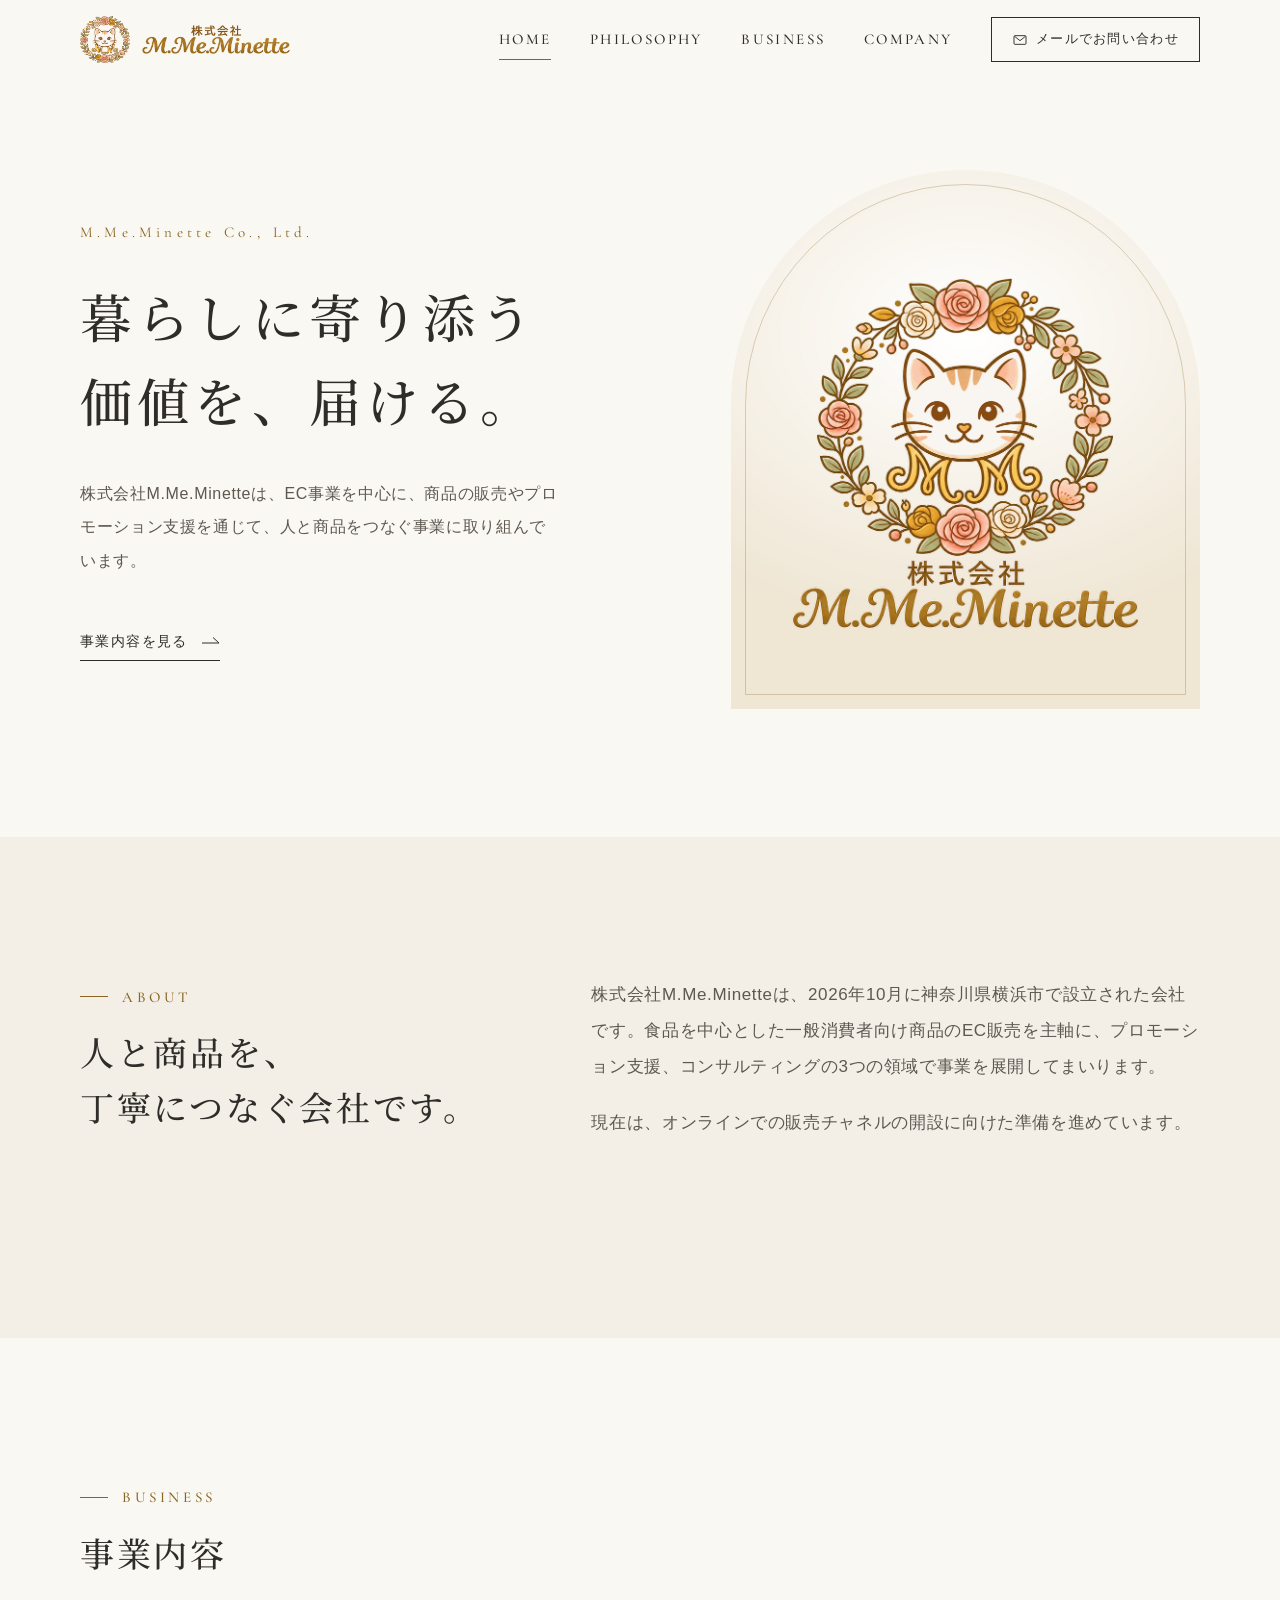
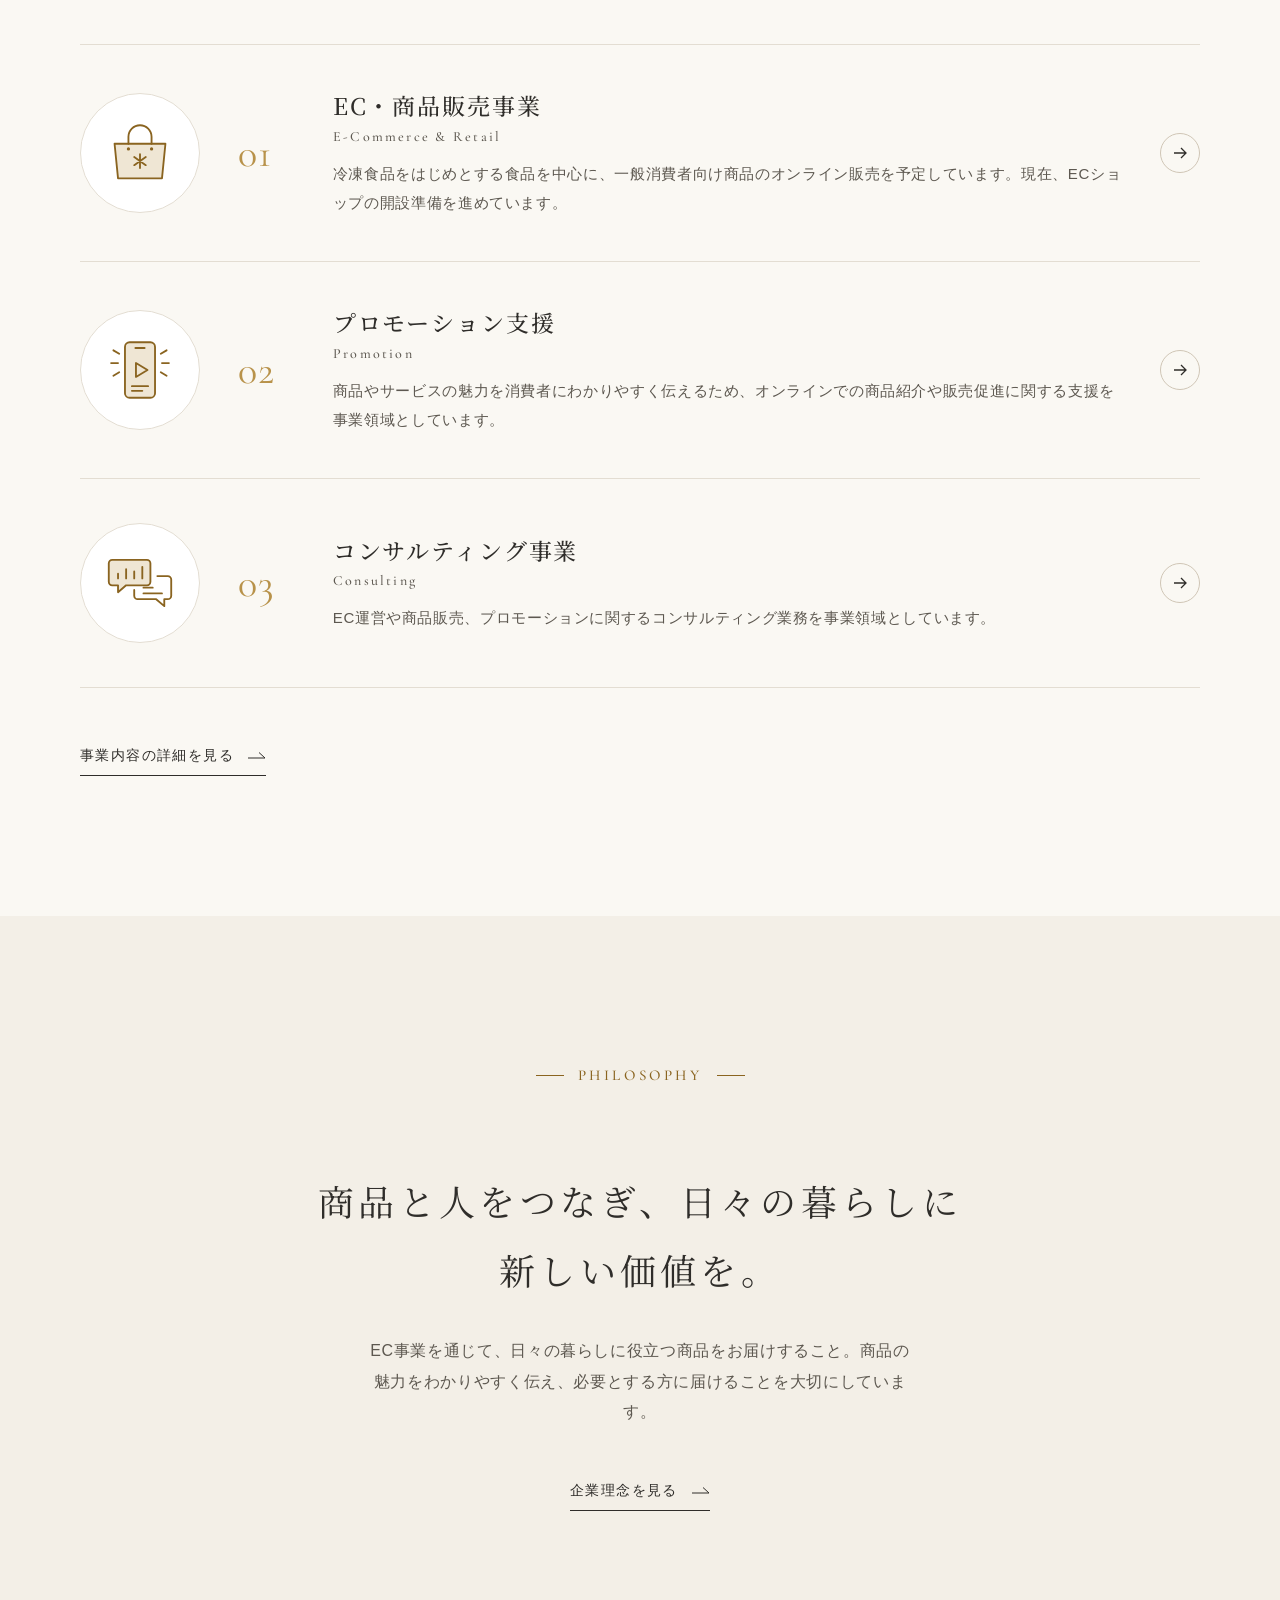
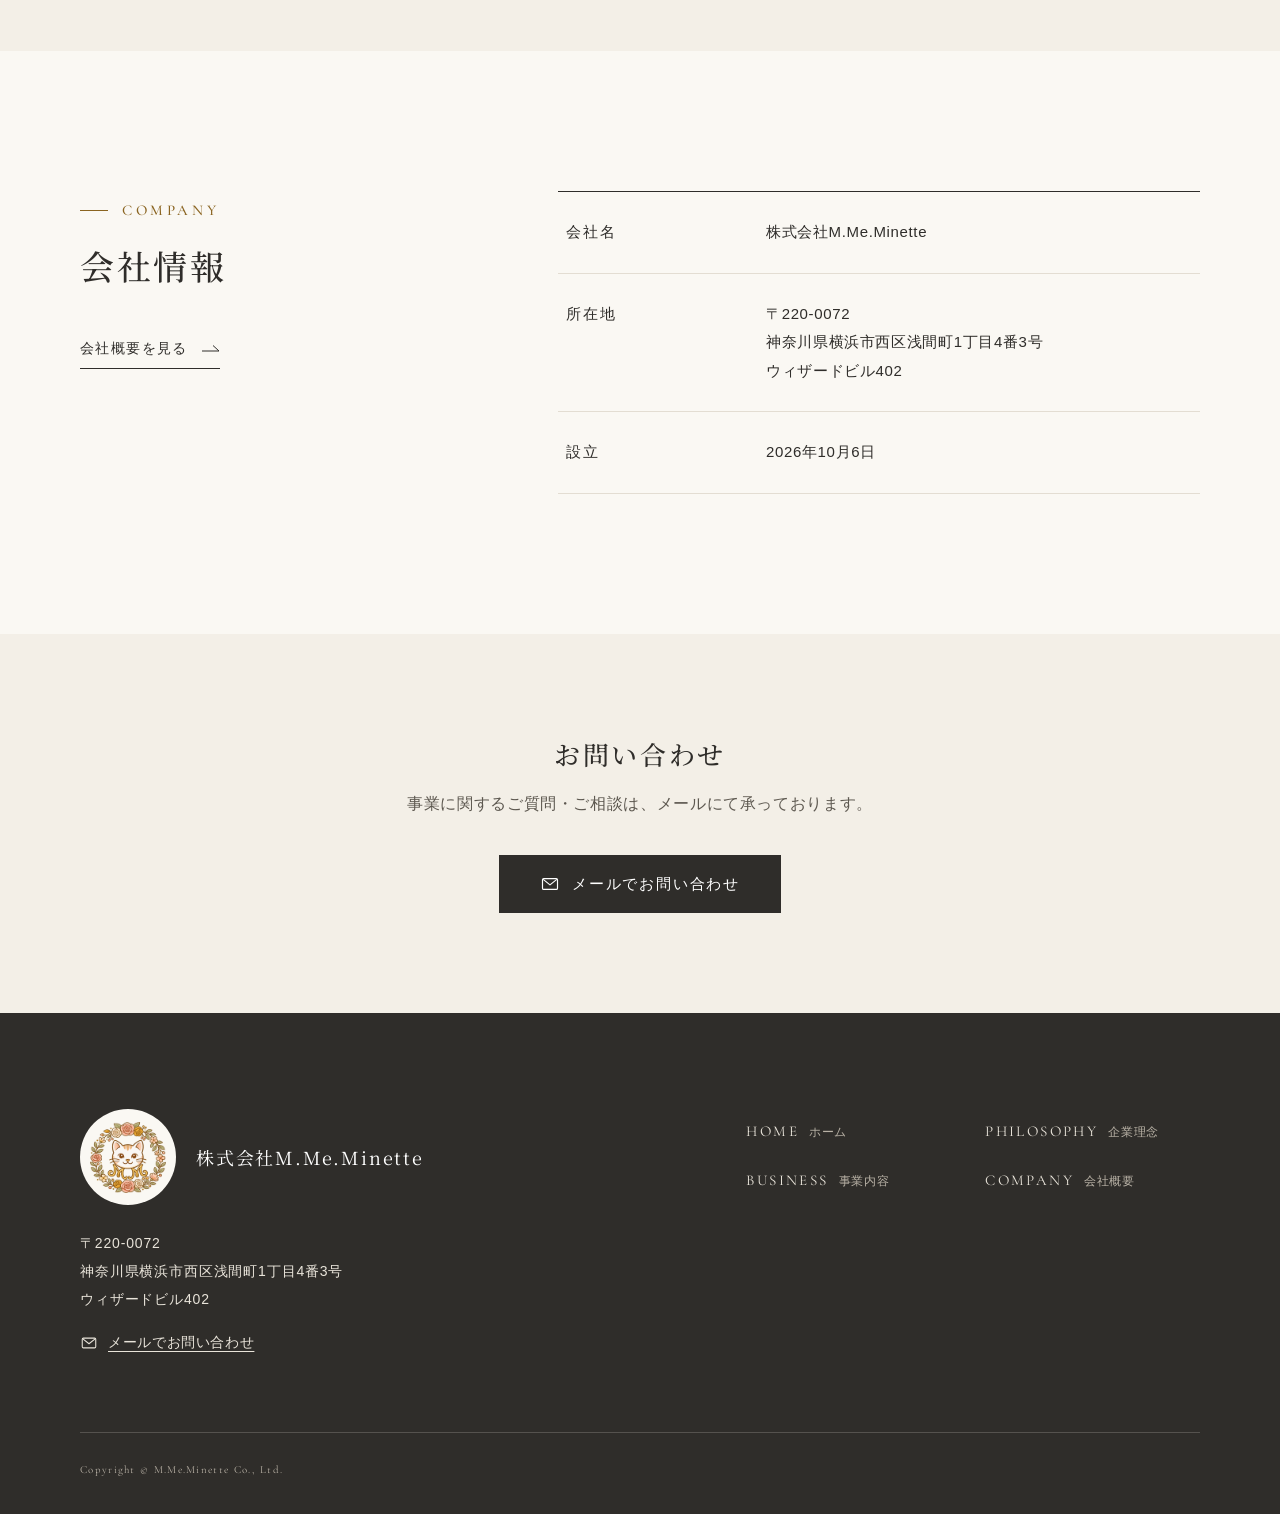
==== index.html @ 3acb20b5 "株式会社M.Me.Minette コーポレートサイトを追加 HOME / PHILOSOPHY / BUSINESS / COMPANY の4ページ構成の静的サイト。 レスポンシブ対応、OGP・構造化" ====
<!DOCTYPE html>
<html lang="ja">
<head>
<meta charset="UTF-8">
<meta name="viewport" content="width=device-width, initial-scale=1">
<title>株式会社M.Me.Minette｜EC事業・商品販売・プロモーション支援</title>
<meta name="description" content="株式会社M.Me.Minetteの公式サイトです。横浜市西区に所在し、食品を中心とした商品のEC販売、プロモーション支援、コンサルティングを事業領域としています。">
<link rel="canonical" href="https://naoki213.github.io/mmeminette/">
<meta name="theme-color" content="#faf8f3">
<meta name="format-detection" content="telephone=no">
<meta property="og:type" content="website">
<meta property="og:site_name" content="株式会社M.Me.Minette">
<meta property="og:title" content="株式会社M.Me.Minette｜EC事業・商品販売・プロモーション支援">
<meta property="og:description" content="株式会社M.Me.Minetteの公式サイトです。横浜市西区に所在し、食品を中心とした商品のEC販売、プロモーション支援、コンサルティングを事業領域としています。">
<meta property="og:url" content="https://naoki213.github.io/mmeminette/">
<meta property="og:image" content="https://naoki213.github.io/mmeminette/assets/img/ogp.png">
<meta property="og:image:width" content="1200">
<meta property="og:image:height" content="630">
<meta property="og:locale" content="ja_JP">
<meta name="twitter:card" content="summary_large_image">
<link rel="icon" href="./favicon.ico" sizes="any">
<link rel="icon" href="./assets/img/icon-32.png" type="image/png" sizes="32x32">
<link rel="apple-touch-icon" href="./assets/img/apple-touch-icon.png">
<link rel="manifest" href="./site.webmanifest">
<link rel="preconnect" href="https://fonts.googleapis.com">
<link rel="preconnect" href="https://fonts.gstatic.com" crossorigin>
<link rel="stylesheet" href="https://fonts.googleapis.com/css2?family=Cormorant+Garamond:wght@400;500&family=Noto+Serif+JP:wght@400;500&display=swap">
<link rel="stylesheet" href="./assets/css/style.css">
<script>document.documentElement.classList.add('js');</script>
<script type="application/ld+json">{"@context": "https://schema.org", "@type": "Organization", "name": "株式会社M.Me.Minette", "alternateName": "M.Me.Minette Co., Ltd.", "url": "https://naoki213.github.io/mmeminette/", "logo": "https://naoki213.github.io/mmeminette/assets/img/logo.png", "email": "support@mmeminette.com", "foundingDate": "2026-10-06", "address": {"@type": "PostalAddress", "postalCode": "220-0072", "addressRegion": "神奈川県", "addressLocality": "横浜市西区", "streetAddress": "浅間町1丁目4番3号 ウィザードビル402", "addressCountry": "JP"}}</script>
</head><body>
<a class="skip-link" href="#main">本文へスキップ</a>
<header class="site-header">
  <div class="container site-header__inner">
    <a class="brand" href="./" aria-label="株式会社M.Me.Minette ホーム">
      <img class="brand__emblem" src="./assets/img/emblem.png" alt="" width="192" height="180">
      <img class="brand__type" src="./assets/img/logotype.png" alt="株式会社M.Me.Minette" width="520" height="104">
    </a>
    <button class="menu-toggle" type="button" aria-expanded="false" aria-controls="global-nav" aria-label="メニューを開く">
      <span class="menu-toggle__bar"></span><span class="menu-toggle__bar"></span><span class="menu-toggle__bar"></span>
    </button>
    <nav class="global-nav" id="global-nav" aria-label="グローバルナビゲーション">
      <ul class="global-nav__list">
          <li><a class="global-nav__link" href="./" aria-current="page">HOME<span class="ja">ホーム</span></a></li>
          <li><a class="global-nav__link" href="./philosophy/">PHILOSOPHY<span class="ja">企業理念</span></a></li>
          <li><a class="global-nav__link" href="./business/">BUSINESS<span class="ja">事業内容</span></a></li>
          <li><a class="global-nav__link" href="./company/">COMPANY<span class="ja">会社概要</span></a></li>
          <li class="global-nav__item--contact"><a class="global-nav__contact" href="mailto:support@mmeminette.com"><svg viewBox="0 0 24 24" aria-hidden="true" focusable="false"><rect x="3" y="5.5" width="18" height="13" rx="1.5" fill="none" stroke="currentColor" stroke-width="1.4"/><path d="M3.8 6.5 12 13l8.2-6.5" fill="none" stroke="currentColor" stroke-width="1.4" stroke-linejoin="round"/></svg>メールでお問い合わせ</a></li>
      </ul>
    </nav>
  </div>
</header>
<main id="main">
  <section class="hero" aria-labelledby="hero-title">
    <div class="container hero__inner">
      <div class="hero__content reveal">
        <p class="hero__label" lang="en">M.Me.Minette Co., Ltd.</p>
        <h1 class="hero__title" id="hero-title"><span>暮らしに寄り添う</span><span>価値を、届ける。</span></h1>
        <p class="hero__text">株式会社M.Me.Minetteは、EC事業を中心に、商品の販売やプロモーション支援を通じて、人と商品をつなぐ事業に取り組んでいます。</p>
        <div class="hero__actions"><a class="text-link" href="business/">事業内容を見る</a></div>
      </div>
      <div class="hero__visual reveal">
        <span class="hero__arch" aria-hidden="true"></span>
        <img class="hero__logo" src="assets/img/logo.png" alt="株式会社M.Me.Minette ロゴ" width="720" height="729" fetchpriority="high">
      </div>
    </div>
  </section>

  <section class="section section--alt" aria-labelledby="about-title">
    <div class="container intro">
      <div class="section-head reveal">
        <p class="eyebrow" lang="en">About</p>
        <h2 class="section-title" id="about-title">人と商品を、<br>丁寧につなぐ会社です。</h2>
      </div>
      <div class="reveal">
        <p class="lead">株式会社M.Me.Minetteは、2026年10月に神奈川県横浜市で設立された会社です。食品を中心とした一般消費者向け商品のEC販売を主軸に、プロモーション支援、コンサルティングの3つの領域で事業を展開してまいります。</p>
        <p class="lead">現在は、オンラインでの販売チャネルの開設に向けた準備を進めています。</p>
      </div>
    </div>
  </section>

  <section class="section" aria-labelledby="business-title">
    <div class="container">
      <div class="section-head reveal">
        <p class="eyebrow" lang="en">Business</p>
        <h2 class="section-title" id="business-title">事業内容</h2>
      </div>
      <ul class="biz-list">
        <li class="biz-item reveal">
          <a class="biz-item__link" href="business/#ec">
            <span class="biz-item__icon"><svg viewBox="0 0 64 64" aria-hidden="true" focusable="false">
<path d="M10 24h44l-3 30H13z" fill="#efe6d4"/>
<path d="M10 24h44l-3 30H13z" fill="none" stroke="#8a6420" stroke-width="1.6" stroke-linecap="round" stroke-linejoin="round"/>
<path d="M22 24v-6a10 10 0 0 1 20 0v6" fill="none" stroke="#8a6420" stroke-width="1.6" stroke-linecap="round" stroke-linejoin="round"/>
<path d="M32 33v12M27 35.5l10 7M37 35.5l-10 7" fill="none" stroke="#8a6420" stroke-width="1.6" stroke-linecap="round" stroke-linejoin="round"/>
<circle cx="22" cy="28.5" r="1.4" fill="#8a6420"/><circle cx="42" cy="28.5" r="1.4" fill="#8a6420"/>
</svg></span>
            <span class="biz-item__num" aria-hidden="true">01</span>
            <div class="biz-item__body">
              <h3 class="biz-item__title">EC・商品販売事業<span class="biz-item__en" lang="en">E-Commerce &amp; Retail</span></h3>
              <p class="biz-item__text">冷凍食品をはじめとする食品を中心に、一般消費者向け商品のオンライン販売を予定しています。現在、ECショップの開設準備を進めています。</p>
            </div>
            <span class="biz-item__arrow" aria-hidden="true"><svg viewBox="0 0 14 14" aria-hidden="true" focusable="false"><path d="M1 7h12M8 2l5 5-5 5" fill="none" stroke="currentColor" stroke-width="1.3"/></svg></span>
          </a>
        </li>
        <li class="biz-item reveal">
          <a class="biz-item__link" href="business/#promotion">
            <span class="biz-item__icon"><svg viewBox="0 0 64 64" aria-hidden="true" focusable="false">
<rect x="19" y="8" width="26" height="48" rx="4" fill="#efe6d4"/>
<rect x="19" y="8" width="26" height="48" rx="4" fill="none" stroke="#8a6420" stroke-width="1.6" stroke-linecap="round" stroke-linejoin="round"/>
<path d="M28 13h8" fill="none" stroke="#8a6420" stroke-width="1.6" stroke-linecap="round" stroke-linejoin="round"/>
<path d="M28.5 26v12l10-6z" fill="none" stroke="#8a6420" stroke-width="1.6" stroke-linecap="round" stroke-linejoin="round"/>
<path d="M25 46h14M25 50h9" fill="none" stroke="#8a6420" stroke-width="1.6" stroke-linecap="round" stroke-linejoin="round"/>
<path d="M50 18l5-3M51 26h6M50 34l5 3M14 18l-5-3M13 26H7M14 34l-5 3" fill="none" stroke="#8a6420" stroke-width="1.6" stroke-linecap="round" stroke-linejoin="round"/>
</svg></span>
            <span class="biz-item__num" aria-hidden="true">02</span>
            <div class="biz-item__body">
              <h3 class="biz-item__title">プロモーション支援<span class="biz-item__en" lang="en">Promotion</span></h3>
              <p class="biz-item__text">商品やサービスの魅力を消費者にわかりやすく伝えるため、オンラインでの商品紹介や販売促進に関する支援を事業領域としています。</p>
            </div>
            <span class="biz-item__arrow" aria-hidden="true"><svg viewBox="0 0 14 14" aria-hidden="true" focusable="false"><path d="M1 7h12M8 2l5 5-5 5" fill="none" stroke="currentColor" stroke-width="1.3"/></svg></span>
          </a>
        </li>
        <li class="biz-item reveal">
          <a class="biz-item__link" href="business/#consulting">
            <span class="biz-item__icon"><svg viewBox="0 0 64 64" aria-hidden="true" focusable="false">
<path d="M8 12h30a3 3 0 0 1 3 3v16a3 3 0 0 1-3 3H20l-7 6v-6H8a3 3 0 0 1-3-3V15a3 3 0 0 1 3-3z" fill="#efe6d4"/>
<path d="M8 12h30a3 3 0 0 1 3 3v16a3 3 0 0 1-3 3H20l-7 6v-6H8a3 3 0 0 1-3-3V15a3 3 0 0 1 3-3z" fill="none" stroke="#8a6420" stroke-width="1.6" stroke-linecap="round" stroke-linejoin="round"/>
<path d="M13 28v-4M20 28v-8M27 28v-6M34 28v-10" fill="none" stroke="#8a6420" stroke-width="1.6" stroke-linecap="round" stroke-linejoin="round"/>
<path d="M47 26h9a3 3 0 0 1 3 3v14a3 3 0 0 1-3 3h-3v6l-7-6H30a3 3 0 0 1-3-3v-5" fill="none" stroke="#8a6420" stroke-width="1.6" stroke-linecap="round" stroke-linejoin="round"/>
<path d="M35 41h16M35 36h8" fill="none" stroke="#8a6420" stroke-width="1.6" stroke-linecap="round" stroke-linejoin="round"/>
</svg></span>
            <span class="biz-item__num" aria-hidden="true">03</span>
            <div class="biz-item__body">
              <h3 class="biz-item__title">コンサルティング事業<span class="biz-item__en" lang="en">Consulting</span></h3>
              <p class="biz-item__text">EC運営や商品販売、プロモーションに関するコンサルティング業務を事業領域としています。</p>
            </div>
            <span class="biz-item__arrow" aria-hidden="true"><svg viewBox="0 0 14 14" aria-hidden="true" focusable="false"><path d="M1 7h12M8 2l5 5-5 5" fill="none" stroke="currentColor" stroke-width="1.3"/></svg></span>
          </a>
        </li>
      </ul>
      <p class="reveal" style="margin-top:48px"><a class="text-link" href="business/">事業内容の詳細を見る</a></p>
    </div>
  </section>

  <section class="section section--alt" aria-labelledby="philo-title">
    <div class="container container--narrow philo-teaser">
      <div class="section-head section-head--center reveal">
        <p class="eyebrow" lang="en">Philosophy</p>
        <h2 class="visually-hidden" id="philo-title">企業理念</h2>
      </div>
      <!-- DRAFT（承認待ち原稿）: 企業理念は提案文です。正式公開前に会社による確認が必要です。 -->
      <p class="philo-teaser__quote reveal"><span>商品と人をつなぎ、</span><span>日々の暮らしに</span><span>新しい価値を。</span></p>
      <p class="philo-teaser__text reveal">EC事業を通じて、日々の暮らしに役立つ商品をお届けすること。商品の魅力をわかりやすく伝え、必要とする方に届けることを大切にしています。</p>
      <!-- /DRAFT -->
      <p class="reveal"><a class="text-link" href="philosophy/">企業理念を見る</a></p>
    </div>
  </section>

  <section class="section" aria-labelledby="company-title">
    <div class="container company-brief">
      <div class="section-head reveal">
        <p class="eyebrow" lang="en">Company</p>
        <h2 class="section-title" id="company-title">会社情報</h2>
        <p class="company-brief__more"><a class="text-link" href="company/">会社概要を見る</a></p>
      </div>
      <table class="info-table reveal">
        <caption class="visually-hidden">会社情報</caption>
        <tbody>
          <tr><th scope="row">会社名</th><td>株式会社M.Me.Minette</td></tr>
          <tr><th scope="row">所在地</th><td>〒220-0072<br>神奈川県横浜市西区浅間町1丁目4番3号<br>ウィザードビル402</td></tr>
          <tr><th scope="row">設立</th><td><time datetime="2026-10-06">2026年10月6日</time></td></tr>
        </tbody>
      </table>
    </div>
  </section>

  <section class="cta-band" aria-labelledby="cta-title">
    <div class="container reveal">
      <h2 class="cta-band__title" id="cta-title">お問い合わせ</h2>
      <p class="cta-band__text">事業に関するご質問・ご相談は、メールにて承っております。</p>
      <a class="button" href="mailto:support@mmeminette.com"><svg viewBox="0 0 24 24" aria-hidden="true" focusable="false"><rect x="3" y="5.5" width="18" height="13" rx="1.5" fill="none" stroke="currentColor" stroke-width="1.4"/><path d="M3.8 6.5 12 13l8.2-6.5" fill="none" stroke="currentColor" stroke-width="1.4" stroke-linejoin="round"/></svg>メールでお問い合わせ</a>
    </div>
  </section>
</main>
<footer class="site-footer">
  <div class="container">
    <div class="site-footer__inner">
      <div>
        <div class="site-footer__brand">
          <div class="site-footer__logo"><img src="./assets/img/emblem.png" alt="" width="192" height="180" loading="lazy"></div>
          <p class="site-footer__name">株式会社M.Me.Minette</p>
        </div>
        <address class="site-footer__address">〒220-0072<br>神奈川県横浜市西区浅間町1丁目4番3号<br>ウィザードビル402</address>
        <a class="site-footer__mail" href="mailto:support@mmeminette.com"><svg viewBox="0 0 24 24" aria-hidden="true" focusable="false"><rect x="3" y="5.5" width="18" height="13" rx="1.5" fill="none" stroke="currentColor" stroke-width="1.4"/><path d="M3.8 6.5 12 13l8.2-6.5" fill="none" stroke="currentColor" stroke-width="1.4" stroke-linejoin="round"/></svg>メールでお問い合わせ</a>
      </div>
      <nav class="site-footer__nav" aria-label="フッターナビゲーション">
        <ul>
          <li><a href="./">HOME<span>ホーム</span></a></li>
          <li><a href="./philosophy/">PHILOSOPHY<span>企業理念</span></a></li>
          <li><a href="./business/">BUSINESS<span>事業内容</span></a></li>
          <li><a href="./company/">COMPANY<span>会社概要</span></a></li>
        </ul>
      </nav>
    </div>
    <p class="site-footer__bottom"><small>Copyright &copy; M.Me.Minette Co., Ltd.</small></p>
  </div>
</footer>
<script src="./assets/js/main.js" defer></script>
</body>
</html>
---- assets/css/style.css ----
/* ==========================================================================
   M.Me.Minette Corporate Site
   Simple / Refined / Trustworthy
   ========================================================================== */

:root {
  --c-bg: #faf8f3;          /* ivory */
  --c-bg-alt: #f3efe7;      /* soft beige */
  --c-surface: #ffffff;
  --c-text: #2f2d2a;        /* charcoal */
  --c-text-sub: #5d5850;    /* warm gray (AA on ivory) */
  --c-line: #e3ddd2;        /* greige line */
  --c-greige: #cfc5b5;
  --c-accent: #8a6420;      /* logo gold, darkened for text contrast */
  --c-accent-soft: #b8924a;
  --c-accent-bg: #efe6d4;
  --c-footer: #2f2d2a;
  --c-footer-text: #e9e4da;

  --ff-serif: "Noto Serif JP", "Hiragino Mincho ProN", "Yu Mincho", serif;
  --ff-sans: "Hiragino Kaku Gothic ProN", "Hiragino Sans", "Noto Sans JP", "Yu Gothic UI", "Yu Gothic", Meiryo, sans-serif;
  --ff-en: "Cormorant Garamond", "Times New Roman", serif;

  --w-content: 1120px;
  --w-narrow: 760px;
  --gutter: clamp(20px, 5vw, 48px);
  --header-h: 80px;
  --ease: cubic-bezier(.22, .61, .36, 1);
}

/* ---------- Base ---------- */
*, *::before, *::after { box-sizing: border-box; }

html {
  -webkit-text-size-adjust: 100%;
  scroll-behavior: smooth;
  scroll-padding-top: calc(var(--header-h) + 16px);
}

body {
  margin: 0;
  background: var(--c-bg);
  color: var(--c-text);
  font-family: var(--ff-sans);
  font-size: 16px;
  line-height: 1.9;
  letter-spacing: .04em;
  font-feature-settings: "palt" 0;
  -webkit-font-smoothing: antialiased;
  animation: page-in .6s var(--ease) both;
}

@keyframes page-in { from { opacity: 0; } to { opacity: 1; } }

img, svg { max-width: 100%; height: auto; display: block; }
a { color: inherit; }
p { margin: 0 0 1.2em; }
p:last-child { margin-bottom: 0; }
h1, h2, h3, h4 { margin: 0; font-weight: 500; line-height: 1.5; }
ul, ol { margin: 0; padding: 0; }

:focus-visible {
  outline: 2px solid var(--c-accent);
  outline-offset: 3px;
  border-radius: 2px;
}

.skip-link {
  position: absolute;
  left: 12px;
  top: -100px;
  z-index: 200;
  padding: 10px 18px;
  background: var(--c-text);
  color: #fff;
  text-decoration: none;
  font-size: 14px;
}
.skip-link:focus { top: 12px; }

.visually-hidden {
  position: absolute !important;
  width: 1px; height: 1px;
  margin: -1px; padding: 0;
  overflow: hidden; clip: rect(0 0 0 0);
  white-space: nowrap; border: 0;
}

.container {
  width: 100%;
  max-width: calc(var(--w-content) + var(--gutter) * 2);
  margin: 0 auto;
  padding: 0 var(--gutter);
}
.container--narrow { max-width: calc(var(--w-narrow) + var(--gutter) * 2); }

/* ---------- Header ---------- */
.site-header {
  position: sticky;
  top: 0;
  z-index: 100;
  height: var(--header-h);
  background: rgba(250, 248, 243, .92);
  -webkit-backdrop-filter: blur(10px);
  backdrop-filter: blur(10px);
  border-bottom: 1px solid transparent;
  transition: border-color .3s var(--ease);
}
.site-header.is-scrolled { border-bottom-color: var(--c-line); }

.site-header__inner {
  display: flex;
  align-items: center;
  justify-content: space-between;
  height: 100%;
}

.brand {
  display: inline-flex;
  align-items: center;
  gap: 12px;
  text-decoration: none;
}
.brand__emblem { width: 50px; height: auto; }
.brand__type { width: 148px; height: auto; }

.global-nav__list {
  display: flex;
  align-items: center;
  gap: clamp(20px, 3vw, 40px);
  list-style: none;
}
.global-nav__link {
  position: relative;
  display: block;
  padding: 8px 0;
  font-family: var(--ff-en);
  font-size: 15px;
  font-weight: 500;
  letter-spacing: .16em;
  text-decoration: none;
  color: var(--c-text);
}
.global-nav__link .ja { display: none; }
.global-nav__link::after {
  content: "";
  position: absolute;
  left: 0; right: 0; bottom: 2px;
  height: 1px;
  background: var(--c-accent);
  transform: scaleX(0);
  transform-origin: left;
  transition: transform .35s var(--ease);
}
.global-nav__link:hover::after,
.global-nav__link[aria-current="page"]::after { transform: scaleX(1); }

.global-nav__contact {
  display: inline-flex;
  align-items: center;
  gap: 8px;
  padding: 9px 20px;
  border: 1px solid var(--c-text);
  font-size: 13px;
  letter-spacing: .1em;
  text-decoration: none;
  transition: background-color .3s var(--ease), color .3s var(--ease);
}
.global-nav__contact:hover { background: var(--c-text); color: #fff; }
.global-nav__contact svg { width: 16px; height: 16px; }

.menu-toggle {
  display: none;
  position: relative;
  width: 48px;
  height: 48px;
  margin-right: -10px;
  padding: 0;
  border: 0;
  background: none;
  cursor: pointer;
  color: var(--c-text);
}
.menu-toggle__bar {
  position: absolute;
  left: 13px;
  width: 22px;
  height: 1px;
  background: currentColor;
  transition: transform .3s var(--ease), opacity .3s var(--ease);
}
.menu-toggle__bar:nth-child(1) { top: 18px; }
.menu-toggle__bar:nth-child(2) { top: 24px; }
.menu-toggle__bar:nth-child(3) { top: 30px; }
.menu-toggle[aria-expanded="true"] .menu-toggle__bar:nth-child(1) { transform: translateY(6px) rotate(45deg); }
.menu-toggle[aria-expanded="true"] .menu-toggle__bar:nth-child(2) { opacity: 0; }
.menu-toggle[aria-expanded="true"] .menu-toggle__bar:nth-child(3) { transform: translateY(-6px) rotate(-45deg); }

@media (max-width: 900px) {
  :root { --header-h: 64px; }
  .brand__emblem { width: 40px; }
  .brand__type { width: 122px; }
  .menu-toggle { display: block; }

  .global-nav {
    position: fixed;
    inset: var(--header-h) 0 0 0;
    background: var(--c-bg);
    padding: 24px var(--gutter) 40px;
    overflow-y: auto;
    visibility: hidden;
    opacity: 0;
    transform: translateY(-8px);
    transition: opacity .3s var(--ease), transform .3s var(--ease), visibility 0s linear .3s;
  }
  .global-nav.is-open {
    visibility: visible;
    opacity: 1;
    transform: none;
    transition: opacity .3s var(--ease), transform .3s var(--ease), visibility 0s;
  }
  .global-nav__list { flex-direction: column; align-items: stretch; gap: 0; }
  .global-nav__list > li { border-bottom: 1px solid var(--c-line); }
  .global-nav__link {
    display: flex;
    align-items: baseline;
    justify-content: space-between;
    padding: 18px 2px;
    font-size: 20px;
  }
  .global-nav__link::after { display: none; }
  .global-nav__link .ja {
    display: inline;
    font-family: var(--ff-sans);
    font-size: 13px;
    letter-spacing: .08em;
    color: var(--c-text-sub);
  }
  .global-nav__link[aria-current="page"] { color: var(--c-accent); }
  .global-nav__list > li.global-nav__item--contact { border-bottom: 0; padding-top: 32px; }
  .global-nav__contact { width: 100%; justify-content: center; padding: 16px; font-size: 15px; }
  body.is-menu-open { overflow: hidden; }
}

/* ---------- Common section parts ---------- */
.section { padding: clamp(80px, 12vw, 140px) 0; }
.section--alt { background: var(--c-bg-alt); }
.section--tight { padding: clamp(64px, 9vw, 100px) 0; }

.section-head { margin-bottom: clamp(40px, 6vw, 64px); }
.section-head--center { text-align: center; }

.eyebrow {
  display: inline-flex;
  align-items: center;
  gap: 14px;
  margin-bottom: 14px;
  font-family: var(--ff-en);
  font-size: 15px;
  font-weight: 500;
  letter-spacing: .24em;
  color: var(--c-accent);
  text-transform: uppercase;
}
.eyebrow::before {
  content: "";
  width: 28px;
  height: 1px;
  background: currentColor;
}
.section-head--center .eyebrow::after {
  content: "";
  width: 28px;
  height: 1px;
  background: currentColor;
}

.section-title {
  font-family: var(--ff-serif);
  font-size: clamp(24px, 3.4vw, 34px);
  letter-spacing: .08em;
  line-height: 1.6;
}

.lead {
  font-size: clamp(15px, 1.6vw, 17px);
  line-height: 2.1;
  color: var(--c-text-sub);
}

.text-link {
  display: inline-flex;
  align-items: center;
  gap: 14px;
  padding: 6px 0;
  font-size: 14px;
  letter-spacing: .1em;
  text-decoration: none;
  border-bottom: 1px solid var(--c-text);
  transition: gap .3s var(--ease), color .3s var(--ease), border-color .3s var(--ease);
}
.text-link::after {
  content: "";
  width: 18px;
  height: 7px;
  background: currentColor;
  -webkit-mask: url("data:image/svg+xml,%3Csvg xmlns='http://www.w3.org/2000/svg' viewBox='0 0 18 7'%3E%3Cpath d='M0 6h17L11 .5' fill='none' stroke='%23000'/%3E%3C/svg%3E") no-repeat center / contain;
          mask: url("data:image/svg+xml,%3Csvg xmlns='http://www.w3.org/2000/svg' viewBox='0 0 18 7'%3E%3Cpath d='M0 6h17L11 .5' fill='none' stroke='%23000'/%3E%3C/svg%3E") no-repeat center / contain;
}
.text-link:hover { gap: 20px; color: var(--c-accent); border-color: var(--c-accent); }

.button {
  display: inline-flex;
  align-items: center;
  justify-content: center;
  gap: 12px;
  min-height: 56px;
  padding: 14px 40px;
  background: var(--c-text);
  color: #fff;
  border: 1px solid var(--c-text);
  font-size: 15px;
  letter-spacing: .12em;
  text-decoration: none;
  transition: background-color .3s var(--ease), color .3s var(--ease);
}
.button:hover { background: transparent; color: var(--c-text); }
.button svg { width: 20px; height: 20px; flex: none; }

/* ---------- Page hero (sub pages) ---------- */
.page-hero {
  padding: clamp(64px, 10vw, 120px) 0 clamp(48px, 7vw, 80px);
  border-bottom: 1px solid var(--c-line);
}
.page-hero__en {
  display: block;
  font-family: var(--ff-en);
  font-size: clamp(44px, 8vw, 88px);
  font-weight: 400;
  line-height: 1.1;
  letter-spacing: .06em;
  color: var(--c-text);
}
.page-hero__ja {
  display: flex;
  align-items: center;
  gap: 14px;
  margin-top: 16px;
  font-size: 15px;
  letter-spacing: .14em;
  color: var(--c-text-sub);
}
.page-hero__ja::before { content: ""; width: 28px; height: 1px; background: var(--c-accent); }

.breadcrumb {
  padding: 18px 0 0;
  font-size: 12px;
  letter-spacing: .08em;
  color: var(--c-text-sub);
}
.breadcrumb ol { display: flex; flex-wrap: wrap; gap: 6px; list-style: none; }
.breadcrumb li + li::before { content: "/"; margin-right: 6px; color: var(--c-greige); }
.breadcrumb a { text-decoration: none; }
.breadcrumb a:hover { text-decoration: underline; }

/* ---------- HOME : Hero ---------- */
.hero {
  position: relative;
  overflow: hidden;
  padding: clamp(48px, 7vw, 96px) 0 clamp(72px, 10vw, 128px);
}
.hero__inner {
  display: grid;
  grid-template-columns: 1.1fr .9fr;
  align-items: center;
  gap: clamp(40px, 6vw, 96px);
}
.hero__label {
  margin-bottom: 28px;
  font-family: var(--ff-en);
  font-size: 15px;
  letter-spacing: .28em;
  color: var(--c-accent);
}
.hero__title {
  font-family: var(--ff-serif);
  font-size: clamp(30px, 4.6vw, 52px);
  font-weight: 500;
  line-height: 1.6;
  letter-spacing: .1em;
}
.hero__title span { display: inline-block; }
.hero__text {
  max-width: 30em;
  margin-top: clamp(24px, 3vw, 36px);
  font-size: clamp(15px, 1.5vw, 16px);
  line-height: 2.1;
  color: var(--c-text-sub);
}
.hero__actions { margin-top: 44px; }

.hero__visual {
  position: relative;
  display: grid;
  place-items: center;
  aspect-ratio: 4 / 4.6;
  max-width: 480px;
  justify-self: end;
  width: 100%;
}
.hero__arch {
  position: absolute;
  inset: 0;
  border-radius: 240px 240px 0 0;
  background:
    radial-gradient(120% 80% at 50% 30%, #fff 0%, rgba(255,255,255,0) 70%),
    var(--c-accent-bg);
}
.hero__arch::after {
  content: "";
  position: absolute;
  inset: 14px;
  border: 1px solid rgba(138, 100, 32, .28);
  border-radius: 226px 226px 0 0;
}
.hero__logo {
  position: relative;
  width: 74%;
  margin-top: 6%;
}
.hero__caption {
  position: absolute;
  right: -8px;
  bottom: 28px;
  writing-mode: vertical-rl;
  font-family: var(--ff-en);
  font-size: 13px;
  letter-spacing: .3em;
  color: var(--c-text-sub);
}

@media (max-width: 900px) {
  .hero__inner { grid-template-columns: 1fr; }
  .hero__visual { order: -1; justify-self: center; max-width: 340px; }
  .hero__caption { display: none; }
  .hero__actions { margin-top: 36px; }
}

/* ---------- HOME : Intro ---------- */
.intro {
  display: grid;
  grid-template-columns: 1fr 1.4fr;
  gap: clamp(32px, 6vw, 96px);
  align-items: start;
}
@media (max-width: 760px) { .intro { grid-template-columns: 1fr; } }

/* ---------- Business list (HOME) ---------- */
.biz-list { list-style: none; border-top: 1px solid var(--c-line); }
.biz-item { border-bottom: 1px solid var(--c-line); }
.biz-item__link {
  display: grid;
  grid-template-columns: 120px 56px 1fr 40px;
  align-items: center;
  gap: clamp(16px, 3vw, 40px);
  padding: clamp(28px, 4vw, 44px) 0;
  text-decoration: none;
  transition: background-color .4s var(--ease);
}
.biz-item__num {
  font-family: var(--ff-en);
  font-size: 40px;
  line-height: 1;
  color: var(--c-accent-soft);
}
.biz-item__icon {
  display: block;
  width: 120px;
  height: 120px;
  padding: 22px;
  border-radius: 50%;
  background: var(--c-surface);
  border: 1px solid var(--c-line);
  transition: border-color .4s var(--ease);
}
.biz-item__title {
  font-family: var(--ff-serif);
  font-size: clamp(19px, 2.2vw, 23px);
  letter-spacing: .08em;
}
.biz-item__en {
  display: block;
  margin-top: 2px;
  font-family: var(--ff-en);
  font-size: 14px;
  letter-spacing: .16em;
  color: var(--c-text-sub);
}
.biz-item__text {
  margin-top: 12px;
  font-size: 15px;
  line-height: 1.95;
  color: var(--c-text-sub);
}
.biz-item__arrow {
  display: grid;
  place-items: center;
  width: 40px;
  height: 40px;
  border: 1px solid var(--c-greige);
  border-radius: 50%;
  transition: background-color .3s var(--ease), border-color .3s var(--ease), color .3s var(--ease);
}
.biz-item__arrow svg { width: 14px; height: 14px; }
.biz-item__link:hover .biz-item__arrow { background: var(--c-text); border-color: var(--c-text); color: #fff; }
.biz-item__link:hover .biz-item__icon { border-color: var(--c-accent-soft); }

@media (max-width: 760px) {
  .biz-item__link {
    grid-template-columns: 80px 1fr;
    grid-template-areas: "icon num" "icon body" "body2 body2";
    align-items: start;
    column-gap: 20px;
    row-gap: 4px;
  }
  .biz-item__icon { grid-area: icon; width: 80px; height: 80px; padding: 15px; }
  .biz-item__num { grid-area: num; font-size: 28px; }
  .biz-item__body { grid-column: 1 / -1; margin-top: 12px; }
  .biz-item__arrow { display: none; }
}

/* ---------- Philosophy teaser (HOME) ---------- */
.philo-teaser {
  position: relative;
  text-align: center;
}
.philo-teaser__quote {
  margin: 0 auto;
  font-family: var(--ff-serif);
  font-size: clamp(22px, 3.4vw, 36px);
  line-height: 1.9;
  letter-spacing: .12em;
}
.philo-teaser__quote span { display: inline-block; }
.philo-teaser__text {
  max-width: 34em;
  margin: 32px auto 44px;
  color: var(--c-text-sub);
}

/* ---------- Info table ---------- */
.info-table {
  width: 100%;
  border-collapse: collapse;
  border-top: 1px solid var(--c-text);
  font-size: 15px;
}
.info-table th,
.info-table td {
  padding: 26px 8px;
  border-bottom: 1px solid var(--c-line);
  text-align: left;
  vertical-align: top;
  line-height: 1.9;
}
.info-table th {
  width: 200px;
  font-weight: 500;
  letter-spacing: .12em;
  color: var(--c-text);
}
.info-table td { color: var(--c-text); }
.info-table ul { list-style: none; }
.info-table li { position: relative; padding-left: 1.1em; }
.info-table li::before {
  content: "";
  position: absolute;
  left: 0; top: .9em;
  width: 6px; height: 1px;
  background: var(--c-accent);
}
.info-table a { text-underline-offset: 4px; }

@media (max-width: 640px) {
  .info-table, .info-table tbody, .info-table tr, .info-table th, .info-table td { display: block; width: 100%; }
  .info-table th { padding: 22px 2px 4px; border-bottom: 0; font-size: 13px; color: var(--c-accent); }
  .info-table td { padding: 0 2px 22px; }
}

.company-brief {
  display: grid;
  grid-template-columns: 1fr 1.6fr;
  gap: clamp(32px, 6vw, 96px);
}
.company-brief__more { margin-top: 36px; }
@media (max-width: 760px) { .company-brief { grid-template-columns: 1fr; } }

/* ---------- Philosophy page ---------- */
.mission {
  text-align: center;
  padding-bottom: clamp(24px, 4vw, 40px);
}
.mission__label {
  font-family: var(--ff-en);
  font-size: 15px;
  letter-spacing: .28em;
  color: var(--c-accent);
}
.mission__title {
  margin-top: 28px;
  font-family: var(--ff-serif);
  font-size: clamp(24px, 4.2vw, 44px);
  line-height: 1.85;
  letter-spacing: .12em;
}
.mission__title span { display: inline-block; }
.mission__ornament {
  width: 1px;
  height: 72px;
  margin: 48px auto 0;
  background: linear-gradient(var(--c-accent-soft), rgba(184, 146, 74, 0));
}

.prose {
  font-size: clamp(15px, 1.6vw, 17px);
  line-height: 2.25;
}
.prose p { margin-bottom: 1.8em; }

.values { list-style: none; counter-reset: v; border-top: 1px solid var(--c-line); }
.value {
  display: grid;
  grid-template-columns: 80px 220px 1fr;
  gap: clamp(16px, 4vw, 48px);
  align-items: baseline;
  padding: clamp(32px, 5vw, 48px) 0;
  border-bottom: 1px solid var(--c-line);
}
.value__num {
  font-family: var(--ff-en);
  font-size: 15px;
  letter-spacing: .2em;
  color: var(--c-accent);
}
.value__title {
  font-family: var(--ff-serif);
  font-size: clamp(22px, 2.6vw, 28px);
  letter-spacing: .14em;
}
.value__en {
  display: block;
  margin-top: 4px;
  font-family: var(--ff-en);
  font-size: 14px;
  letter-spacing: .18em;
  color: var(--c-text-sub);
}
.value__text { color: var(--c-text-sub); }
@media (max-width: 760px) {
  .value { grid-template-columns: 1fr; gap: 10px; }
}

/* ---------- Business page ---------- */
.biz-nav {
  display: grid;
  grid-template-columns: repeat(3, 1fr);
  gap: 1px;
  list-style: none;
  background: var(--c-line);
  border: 1px solid var(--c-line);
}
.biz-nav a {
  display: flex;
  align-items: center;
  gap: 14px;
  height: 100%;
  padding: 20px 24px;
  background: var(--c-bg);
  text-decoration: none;
  font-size: 14px;
  letter-spacing: .08em;
  transition: background-color .3s var(--ease);
}
.biz-nav a:hover { background: var(--c-surface); }
.biz-nav__num { font-family: var(--ff-en); font-size: 20px; color: var(--c-accent); }
@media (max-width: 760px) { .biz-nav { grid-template-columns: 1fr; } }

.biz-detail {
  display: grid;
  grid-template-columns: 360px 1fr;
  gap: clamp(32px, 7vw, 112px);
  align-items: start;
}
.biz-detail + .biz-detail {
  margin-top: clamp(80px, 11vw, 140px);
  padding-top: clamp(80px, 11vw, 140px);
  border-top: 1px solid var(--c-line);
}
.biz-detail__visual {
  position: sticky;
  top: calc(var(--header-h) + 32px);
}
.biz-detail__figure {
  margin: 0;
  aspect-ratio: 1;
  display: grid;
  place-items: center;
  background: var(--c-surface);
  border: 1px solid var(--c-line);
}
.biz-detail__figure svg { width: 56%; }
.biz-detail__num {
  display: block;
  font-family: var(--ff-en);
  font-size: 15px;
  letter-spacing: .24em;
  color: var(--c-accent);
}
.biz-detail__title {
  margin-top: 12px;
  font-family: var(--ff-serif);
  font-size: clamp(24px, 3vw, 32px);
  letter-spacing: .1em;
}
.biz-detail__en {
  display: block;
  margin-top: 6px;
  font-family: var(--ff-en);
  font-size: 15px;
  letter-spacing: .16em;
  color: var(--c-text-sub);
}
.biz-detail__body { margin-top: 32px; }
.biz-detail__body > p { color: var(--c-text); line-height: 2.1; }

.point-list { list-style: none; margin-top: 32px; border-top: 1px solid var(--c-line); }
.point-list li {
  position: relative;
  padding: 18px 0 18px 28px;
  border-bottom: 1px solid var(--c-line);
  font-size: 15px;
  line-height: 1.9;
}
.point-list li::before {
  content: "";
  position: absolute;
  left: 4px; top: 1.75em;
  width: 8px; height: 8px;
  border: 1px solid var(--c-accent);
  border-radius: 50%;
}
.point-list__heading {
  margin-top: 40px;
  font-size: 13px;
  letter-spacing: .16em;
  color: var(--c-accent);
}

.status-note {
  display: flex;
  gap: 14px;
  margin-top: 32px;
  padding: 20px 24px;
  background: var(--c-accent-bg);
  font-size: 14px;
  line-height: 1.9;
}
.status-note__badge {
  flex: none;
  align-self: flex-start;
  padding: 2px 10px;
  border: 1px solid var(--c-accent);
  color: var(--c-accent);
  font-size: 12px;
  letter-spacing: .12em;
  white-space: nowrap;
  background: var(--c-bg);
}

@media (max-width: 900px) {
  .biz-detail { grid-template-columns: 1fr; }
  .biz-detail__visual { position: static; max-width: 200px; }
}

/* ---------- Flow diagram ---------- */
.flow {
  display: grid;
  grid-template-columns: repeat(4, 1fr);
  gap: 0;
  list-style: none;
  counter-reset: flow;
}
.flow__step {
  position: relative;
  padding: 0 clamp(12px, 1.6vw, 24px);
  text-align: center;
}
.flow__step:not(:last-child)::after {
  content: "";
  position: absolute;
  top: 60px;
  right: -10px;
  width: 20px;
  height: 20px;
  background: var(--c-accent-soft);
  -webkit-mask: url("data:image/svg+xml,%3Csvg xmlns='http://www.w3.org/2000/svg' viewBox='0 0 20 20'%3E%3Cpath d='M7 4l6 6-6 6' fill='none' stroke='%23000' stroke-width='1.4'/%3E%3C/svg%3E") no-repeat center / contain;
          mask: url("data:image/svg+xml,%3Csvg xmlns='http://www.w3.org/2000/svg' viewBox='0 0 20 20'%3E%3Cpath d='M7 4l6 6-6 6' fill='none' stroke='%23000' stroke-width='1.4'/%3E%3C/svg%3E") no-repeat center / contain;
}
.flow__icon {
  display: block;
  width: 140px;
  height: 140px;
  margin: 0 auto;
  padding: 30px;
  border-radius: 50%;
  background: var(--c-surface);
  border: 1px solid var(--c-line);
}
.flow__num {
  display: block;
  margin-top: 24px;
  font-family: var(--ff-en);
  font-size: 14px;
  letter-spacing: .22em;
  color: var(--c-accent);
}
.flow__title {
  margin-top: 6px;
  font-family: var(--ff-serif);
  font-size: 18px;
  letter-spacing: .08em;
  line-height: 1.7;
}
.flow__text {
  margin-top: 12px;
  font-size: 14px;
  line-height: 1.9;
  color: var(--c-text-sub);
  text-align: left;
}
.flow__tag {
  display: inline-block;
  justify-self: start;
  margin-top: 14px;
  padding: 3px 12px;
  border: 1px solid var(--c-accent);
  background: var(--c-bg);
  color: var(--c-accent);
  font-size: 12px;
  letter-spacing: .08em;
}
.flow-note {
  margin-top: 48px;
  font-size: 13px;
  line-height: 1.9;
  color: var(--c-text-sub);
}

@media (max-width: 900px) {
  .flow { grid-template-columns: 1fr; gap: 0; }
  .flow__step {
    display: grid;
    grid-template-columns: 88px 1fr;
    column-gap: 20px;
    padding: 0 0 40px;
    text-align: left;
  }
  .flow__step:not(:last-child)::after {
    top: 100px;
    left: 34px;
    right: auto;
    transform: rotate(90deg);
  }
  .flow__step:not(:last-child)::before {
    content: "";
    position: absolute;
    left: 44px;
    top: 96px;
    bottom: 8px;
    width: 1px;
    background: var(--c-line);
  }
  .flow__icon { grid-row: 1 / span 4; width: 88px; height: 88px; padding: 18px; }
  .flow__num { margin-top: 4px; }
  .flow__step:not(:last-child)::after { top: auto; bottom: 6px; left: 34px; }
}

/* ---------- Access / Contact ---------- */
.access {
  display: grid;
  grid-template-columns: 1fr 1fr;
  gap: clamp(32px, 6vw, 80px);
  align-items: center;
}
.access__address {
  font-style: normal;
  font-size: clamp(16px, 1.8vw, 18px);
  line-height: 2;
  letter-spacing: .06em;
}
.access__actions { margin-top: 28px; }
.access__map {
  display: grid;
  place-items: center;
  aspect-ratio: 16 / 10;
  background: var(--c-surface);
  border: 1px solid var(--c-line);
}
.access__map svg { width: 70%; }
@media (max-width: 760px) { .access { grid-template-columns: 1fr; } }

.contact-box {
  padding: clamp(48px, 7vw, 80px) clamp(24px, 6vw, 80px);
  background: var(--c-surface);
  border: 1px solid var(--c-line);
  text-align: center;
}
.contact-box__text { margin: 20px auto 36px; max-width: 32em; color: var(--c-text-sub); }
.contact-box__mail {
  display: block;
  margin-top: 20px;
  font-family: var(--ff-en);
  font-size: 18px;
  letter-spacing: .08em;
  color: var(--c-text-sub);
}
.contact-box .button { width: 100%; max-width: 360px; }

/* ---------- CTA band ---------- */
.cta-band {
  padding: clamp(64px, 9vw, 100px) 0;
  background: var(--c-bg-alt);
  text-align: center;
}
.cta-band__title {
  font-family: var(--ff-serif);
  font-size: clamp(20px, 2.6vw, 26px);
  letter-spacing: .1em;
}
.cta-band__text { margin: 16px auto 36px; color: var(--c-text-sub); }

/* ---------- Footer ---------- */
.site-footer {
  background: var(--c-footer);
  color: var(--c-footer-text);
  padding: clamp(64px, 8vw, 96px) 0 32px;
  font-size: 14px;
}
.site-footer__inner {
  display: grid;
  grid-template-columns: 1.3fr 1fr;
  gap: clamp(40px, 6vw, 80px);
}
.site-footer__brand {
  display: flex;
  align-items: center;
  gap: 20px;
}
.site-footer__logo {
  width: 96px;
  padding: 10px;
  background: var(--c-bg);
  border-radius: 50%;
  aspect-ratio: 1;
  display: grid;
  place-items: center;
}
.site-footer__name {
  font-family: var(--ff-serif);
  font-size: 18px;
  letter-spacing: .1em;
  color: #fff;
}
.site-footer__address {
  margin-top: 24px;
  font-style: normal;
  line-height: 2;
  letter-spacing: .06em;
}
.site-footer__mail {
  display: inline-flex;
  align-items: center;
  gap: 10px;
  margin-top: 16px;
  text-underline-offset: 4px;
}
.site-footer__mail svg { width: 18px; height: 18px; }
.site-footer__mail:hover { color: #fff; }
.site-footer__nav ul {
  display: grid;
  grid-template-columns: 1fr 1fr;
  gap: 4px 24px;
  list-style: none;
}
.site-footer__nav a {
  display: inline-block;
  padding: 8px 0;
  text-decoration: none;
  font-family: var(--ff-en);
  font-size: 15px;
  letter-spacing: .16em;
}
.site-footer__nav a span {
  margin-left: 10px;
  font-family: var(--ff-sans);
  font-size: 12px;
  letter-spacing: .06em;
  color: #b9b2a6;
}
.site-footer__nav a:hover { color: #fff; text-decoration: underline; text-underline-offset: 6px; }
.site-footer__bottom {
  margin-top: clamp(48px, 6vw, 72px);
  padding-top: 24px;
  border-top: 1px solid rgba(233, 228, 218, .2);
  font-family: var(--ff-en);
  font-size: 13px;
  letter-spacing: .1em;
  color: #b9b2a6;
}
@media (max-width: 760px) {
  .site-footer__inner { grid-template-columns: 1fr; }
  .site-footer__logo { width: 76px; }
  .site-footer__nav ul { grid-template-columns: 1fr; }
}

/* ---------- Reveal animation ---------- */
.js .reveal {
  opacity: 0;
  transform: translateY(18px);
  transition: opacity .9s var(--ease), transform .9s var(--ease);
}
.js .reveal.is-visible { opacity: 1; transform: none; }

@media (prefers-reduced-motion: reduce) {
  html { scroll-behavior: auto; }
  body { animation: none; }
  *, *::before, *::after {
    transition-duration: .01ms !important;
    animation-duration: .01ms !important;
  }
  .js .reveal { opacity: 1; transform: none; }
}

@media print {
  .site-header, .menu-toggle, .cta-band { display: none; }
  body { background: #fff; animation: none; }
  .js .reveal { opacity: 1; transform: none; }
}
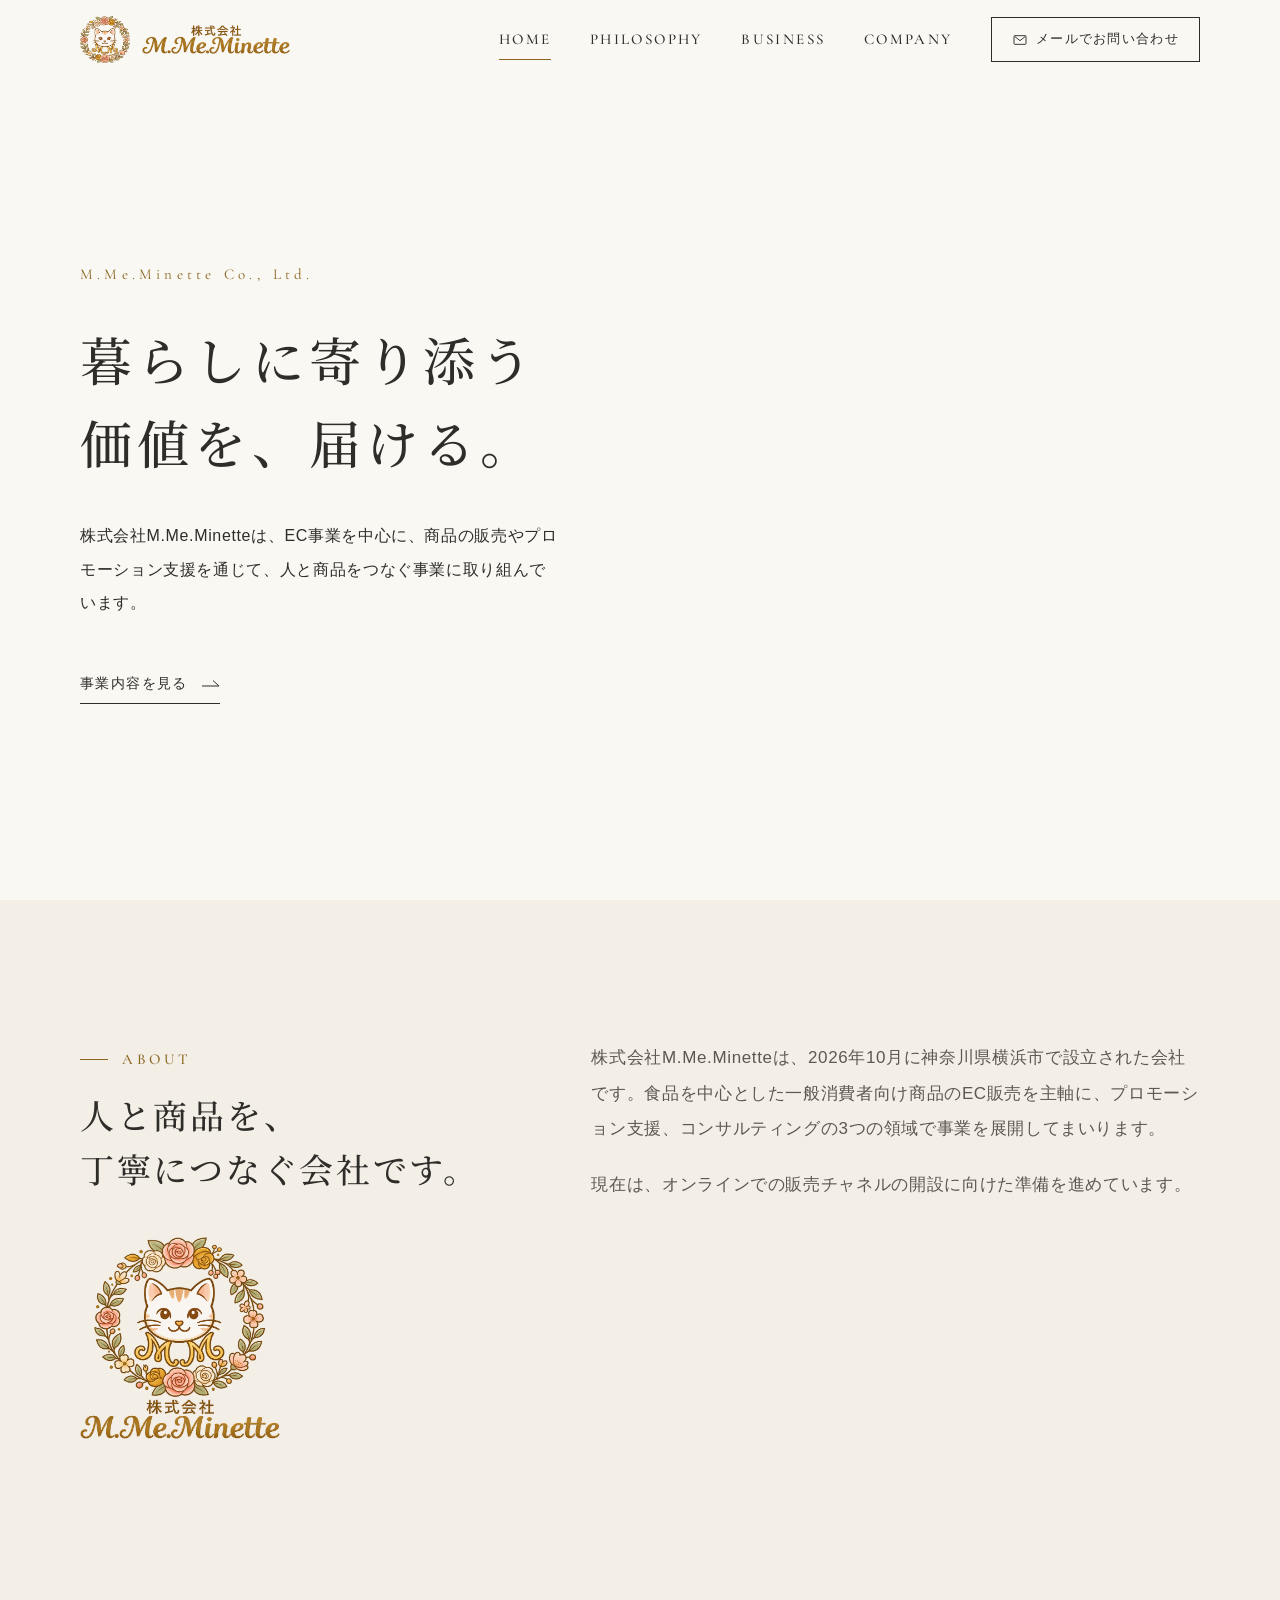
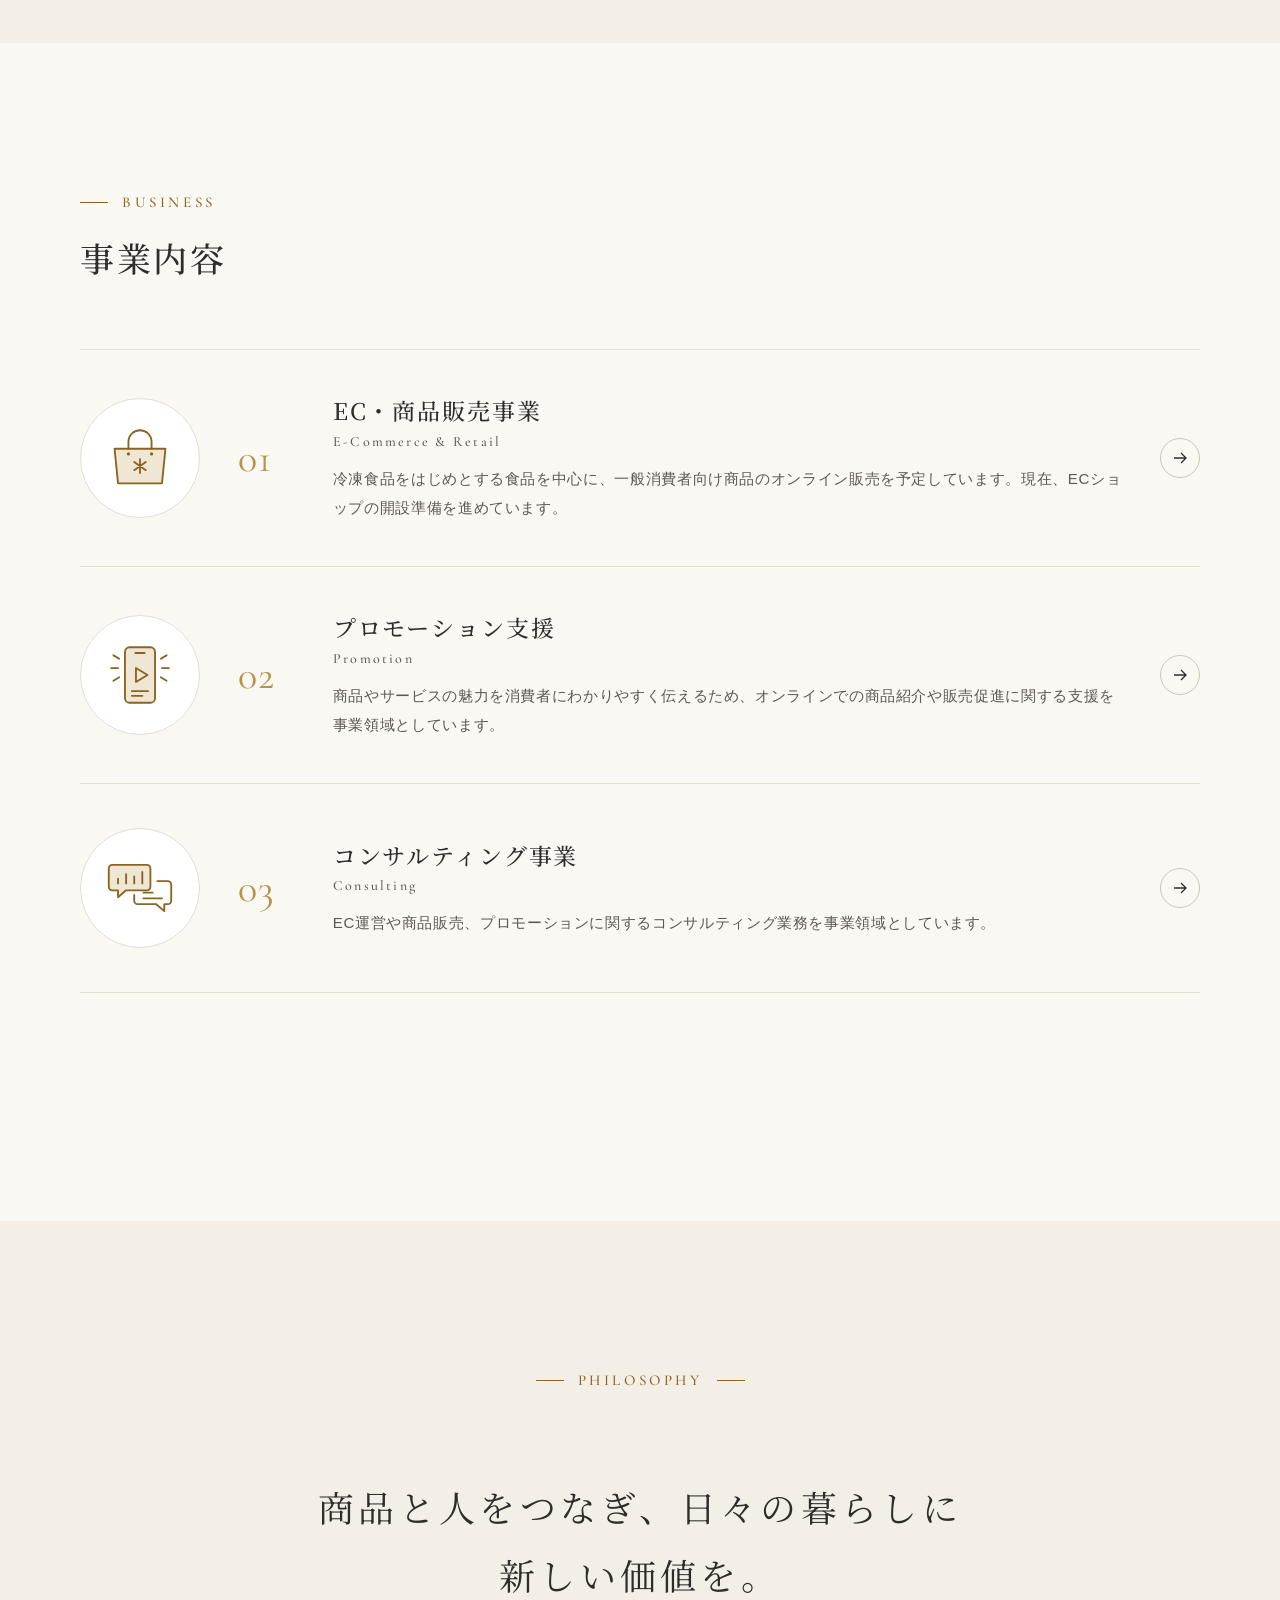
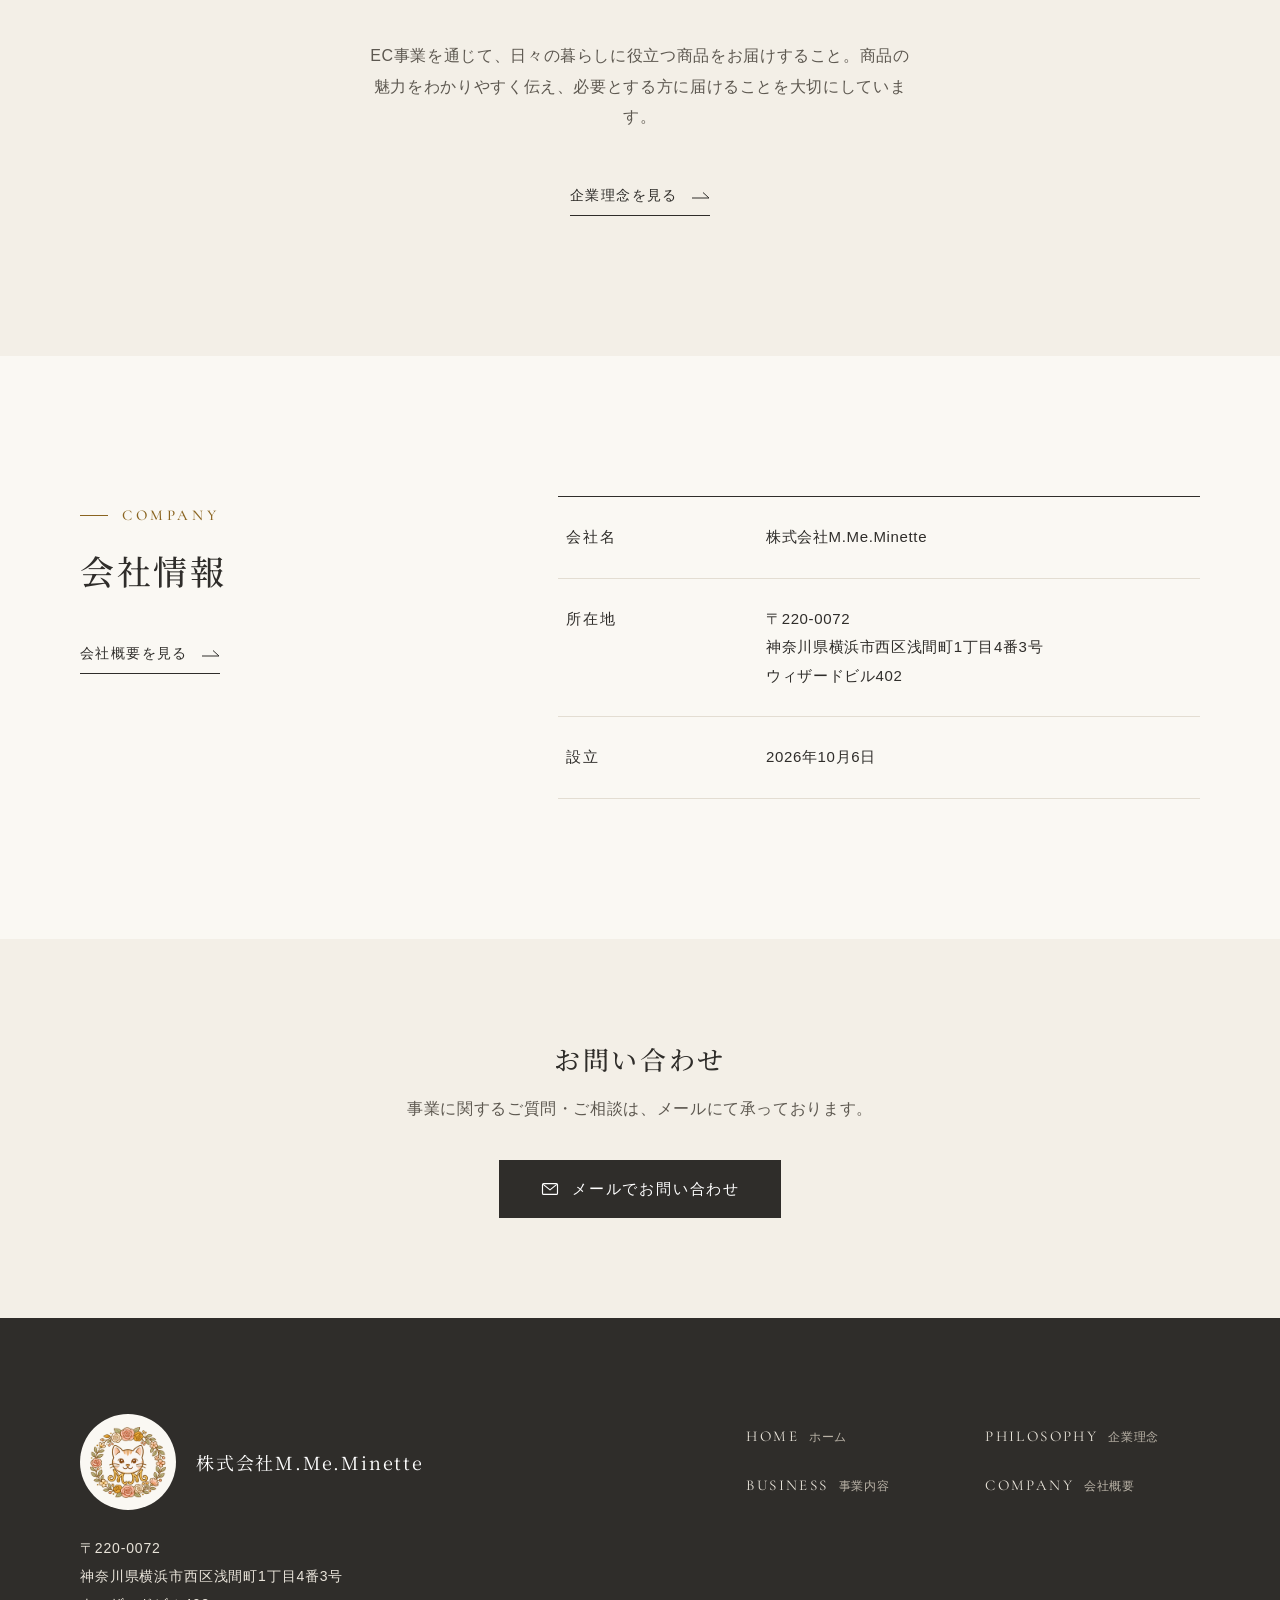
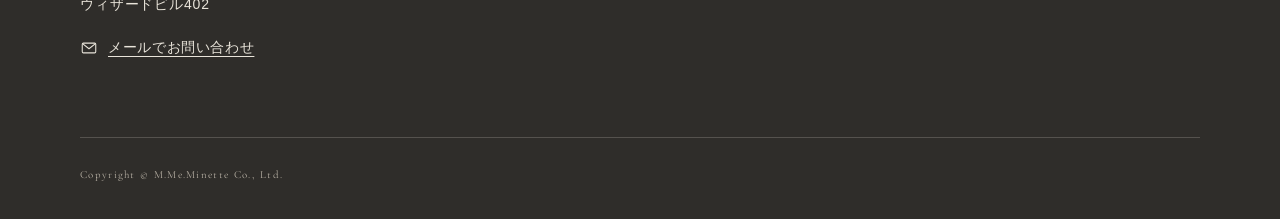
==== commit cf3fa8e8: "HOMEのメインビジュアルを写真背景のレイアウトに変更 PC用・スマートフォン用の画像を画面幅で出し分け、ロゴはAbout欄に移動。  Co-Authored-By: Claude Opus 5.5 " ====
--- a/index.html
+++ b/index.html
@@ -52,6 +52,12 @@
 </header>
 <main id="main">
   <section class="hero" aria-labelledby="hero-title">
+    <picture class="hero__bg">
+      <source media="(max-width: 900px)" type="image/webp" srcset="assets/img/hero-sp-750.webp 750w, assets/img/hero-sp-1122.webp 1122w" sizes="100vw">
+      <source media="(max-width: 900px)" srcset="assets/img/hero-sp-750.jpg 750w, assets/img/hero-sp-1122.jpg 1122w" sizes="100vw">
+      <source type="image/webp" srcset="assets/img/hero-pc-1200.webp 1200w, assets/img/hero-pc-1774.webp 1774w" sizes="100vw">
+      <img src="assets/img/hero-pc-1200.jpg" srcset="assets/img/hero-pc-1200.jpg 1200w, assets/img/hero-pc-1774.jpg 1774w" sizes="100vw" width="1774" height="887" alt="" fetchpriority="high" decoding="async">
+    </picture>
     <div class="container hero__inner">
       <div class="hero__content reveal">
         <p class="hero__label" lang="en">M.Me.Minette Co., Ltd.</p>
@@ -59,10 +65,6 @@
         <p class="hero__text">株式会社M.Me.Minetteは、EC事業を中心に、商品の販売やプロモーション支援を通じて、人と商品をつなぐ事業に取り組んでいます。</p>
         <div class="hero__actions"><a class="text-link" href="business/">事業内容を見る</a></div>
       </div>
-      <div class="hero__visual reveal">
-        <span class="hero__arch" aria-hidden="true"></span>
-        <img class="hero__logo" src="assets/img/logo.png" alt="株式会社M.Me.Minette ロゴ" width="720" height="729" fetchpriority="high">
-      </div>
     </div>
   </section>
 
@@ -71,6 +73,7 @@
       <div class="section-head reveal">
         <p class="eyebrow" lang="en">About</p>
         <h2 class="section-title" id="about-title">人と商品を、<br>丁寧につなぐ会社です。</h2>
+        <img class="intro__logo" src="assets/img/logo.png" alt="株式会社M.Me.Minette ロゴ" width="720" height="729" loading="lazy">
       </div>
       <div class="reveal">
         <p class="lead">株式会社M.Me.Minetteは、2026年10月に神奈川県横浜市で設立された会社です。食品を中心とした一般消費者向け商品のEC販売を主軸に、プロモーション支援、コンサルティングの3つの領域で事業を展開してまいります。</p>
--- a/assets/css/style.css
+++ b/assets/css/style.css
@@ -366,15 +366,34 @@
 /* ---------- HOME : Hero ---------- */
 .hero {
   position: relative;
+  display: flex;
+  align-items: center;
+  min-height: clamp(560px, calc(100vh - var(--header-h)), 820px);
   overflow: hidden;
-  padding: clamp(48px, 7vw, 96px) 0 clamp(72px, 10vw, 128px);
-}
-.hero__inner {
-  display: grid;
-  grid-template-columns: 1.1fr .9fr;
-  align-items: center;
-  gap: clamp(40px, 6vw, 96px);
-}
+  background: var(--c-bg);
+  isolation: isolate;
+}
+.hero__bg {
+  position: absolute;
+  inset: 0;
+  z-index: -1;
+}
+.hero__bg img {
+  width: 100%;
+  height: 100%;
+  object-fit: cover;
+  object-position: 72% center;
+}
+.hero::after {
+  /* keeps the copy legible over the bright wall */
+  content: "";
+  position: absolute;
+  inset: 0;
+  z-index: -1;
+  background: linear-gradient(90deg, rgba(250, 248, 243, .72) 0%, rgba(250, 248, 243, .45) 38%, rgba(250, 248, 243, 0) 62%);
+}
+.hero__inner { padding-top: 48px; padding-bottom: 64px; }
+.hero__content { max-width: 560px; }
 .hero__label {
   margin-bottom: 28px;
   font-family: var(--ff-en);
@@ -384,7 +403,7 @@
 }
 .hero__title {
   font-family: var(--ff-serif);
-  font-size: clamp(30px, 4.6vw, 52px);
+  font-size: clamp(30px, 4.4vw, 52px);
   font-weight: 500;
   line-height: 1.6;
   letter-spacing: .1em;
@@ -395,55 +414,23 @@
   margin-top: clamp(24px, 3vw, 36px);
   font-size: clamp(15px, 1.5vw, 16px);
   line-height: 2.1;
-  color: var(--c-text-sub);
+  color: var(--c-text);
 }
 .hero__actions { margin-top: 44px; }
 
-.hero__visual {
-  position: relative;
-  display: grid;
-  place-items: center;
-  aspect-ratio: 4 / 4.6;
-  max-width: 480px;
-  justify-self: end;
-  width: 100%;
-}
-.hero__arch {
-  position: absolute;
-  inset: 0;
-  border-radius: 240px 240px 0 0;
-  background:
-    radial-gradient(120% 80% at 50% 30%, #fff 0%, rgba(255,255,255,0) 70%),
-    var(--c-accent-bg);
-}
-.hero__arch::after {
-  content: "";
-  position: absolute;
-  inset: 14px;
-  border: 1px solid rgba(138, 100, 32, .28);
-  border-radius: 226px 226px 0 0;
-}
-.hero__logo {
-  position: relative;
-  width: 74%;
-  margin-top: 6%;
-}
-.hero__caption {
-  position: absolute;
-  right: -8px;
-  bottom: 28px;
-  writing-mode: vertical-rl;
-  font-family: var(--ff-en);
-  font-size: 13px;
-  letter-spacing: .3em;
-  color: var(--c-text-sub);
-}
-
 @media (max-width: 900px) {
-  .hero__inner { grid-template-columns: 1fr; }
-  .hero__visual { order: -1; justify-self: center; max-width: 340px; }
-  .hero__caption { display: none; }
-  .hero__actions { margin-top: 36px; }
+  .hero {
+    align-items: flex-start;
+    min-height: clamp(640px, calc(100svh - var(--header-h)), 900px);
+  }
+  .hero__bg img { object-position: 70% bottom; }
+  .hero::after {
+    background: linear-gradient(180deg, rgba(250, 248, 243, .78) 0%, rgba(250, 248, 243, .5) 40%, rgba(250, 248, 243, 0) 60%);
+  }
+  .hero__inner { padding-top: 40px; padding-bottom: 40px; }
+  .hero__label { margin-bottom: 18px; font-size: 13px; }
+  .hero__text { margin-top: 18px; font-size: 14px; line-height: 2; }
+  .hero__actions { margin-top: 24px; }
 }
 
 /* ---------- HOME : Intro ---------- */
@@ -454,6 +441,12 @@
   align-items: start;
 }
 @media (max-width: 760px) { .intro { grid-template-columns: 1fr; } }
+
+.intro__logo {
+  width: 200px;
+  margin-top: 40px;
+}
+@media (max-width: 760px) { .intro__logo { width: 150px; margin-top: 28px; } }
 
 /* ---------- Business list (HOME) ---------- */
 .biz-list { list-style: none; border-top: 1px solid var(--c-line); }
@@ -709,6 +702,20 @@
   border: 1px solid var(--c-line);
 }
 .biz-detail__figure svg { width: 56%; }
+.biz-detail__photo { margin: 0; }
+.biz-detail__photo img {
+  width: 100%;
+  aspect-ratio: 5 / 4;
+  object-fit: cover;
+  background: var(--c-bg-alt);
+}
+.biz-detail__photo figcaption {
+  margin-top: 12px;
+  font-size: 12px;
+  line-height: 1.8;
+  letter-spacing: .06em;
+  color: var(--c-text-sub);
+}
 .biz-detail__num {
   display: block;
   font-family: var(--ff-en);
@@ -780,6 +787,7 @@
 @media (max-width: 900px) {
   .biz-detail { grid-template-columns: 1fr; }
   .biz-detail__visual { position: static; max-width: 200px; }
+  .biz-detail__visual:has(.biz-detail__photo) { max-width: 560px; }
 }
 
 /* ---------- Flow diagram ---------- */
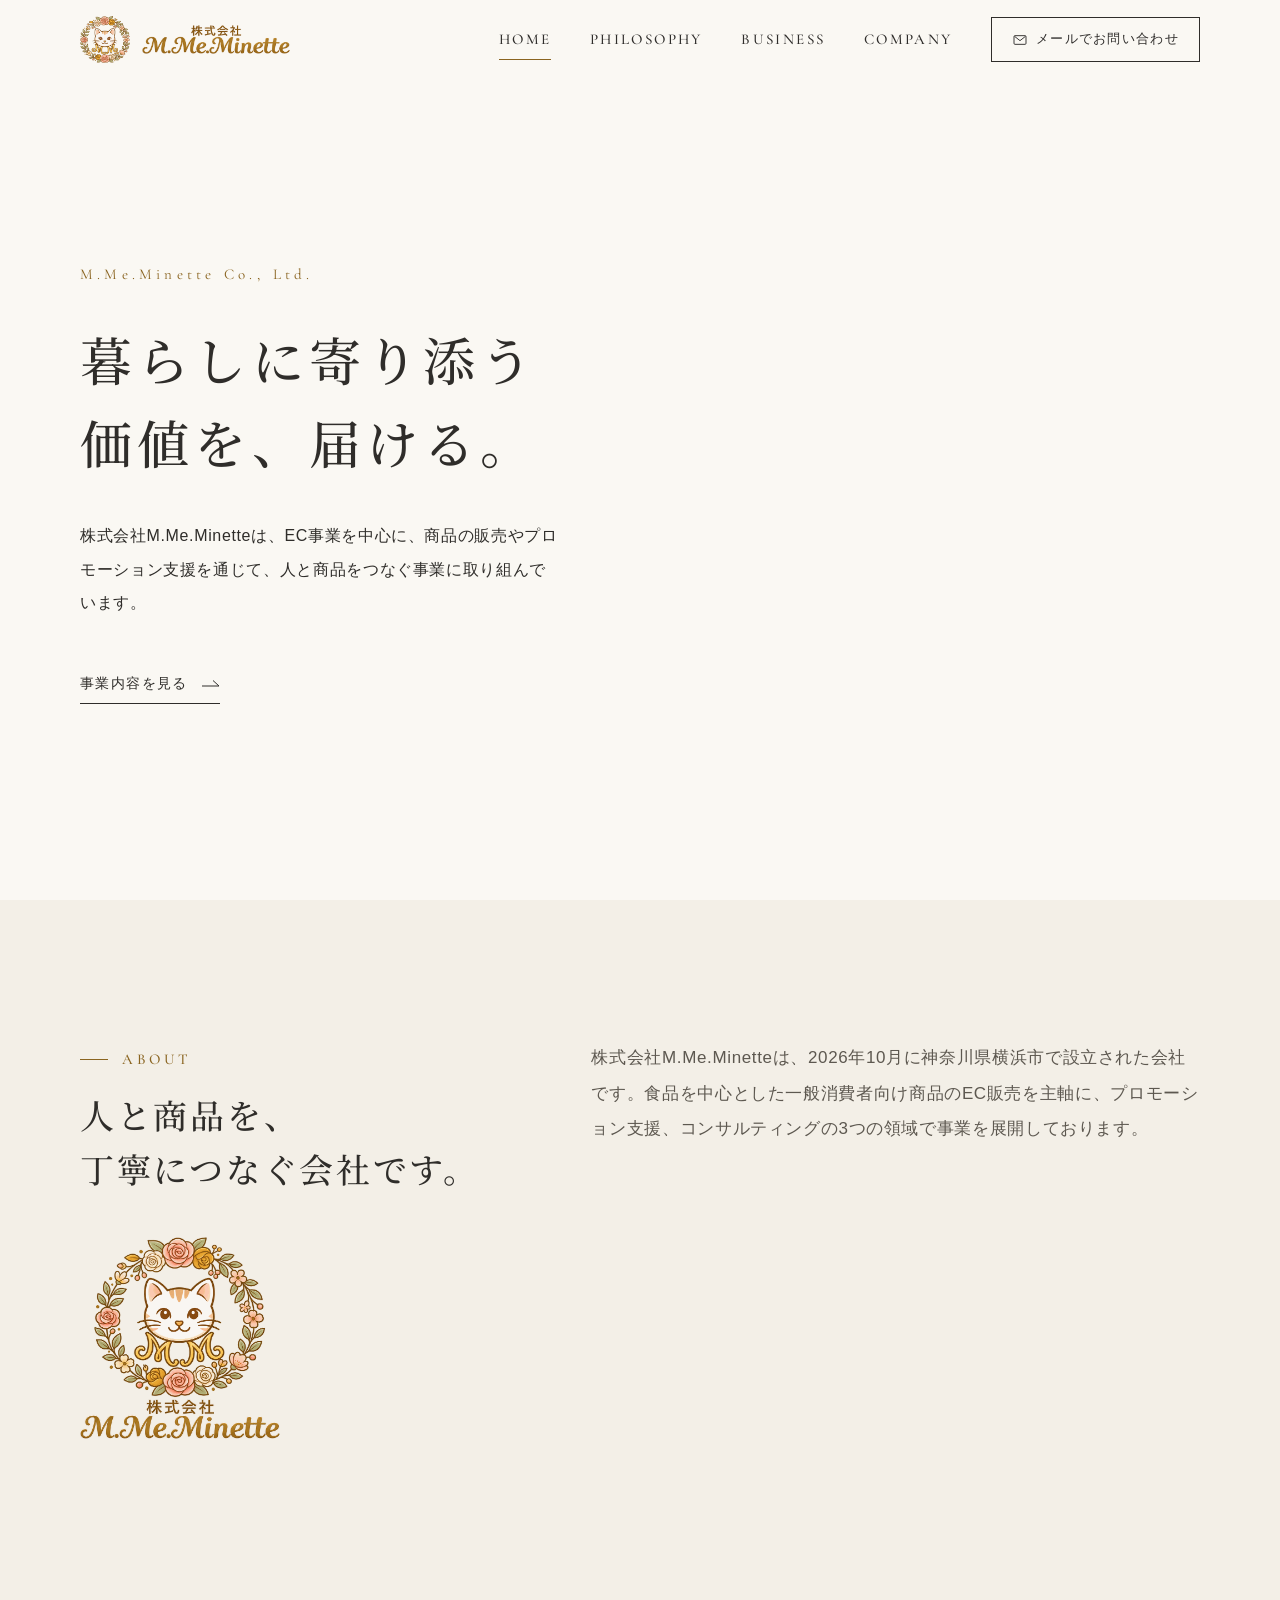
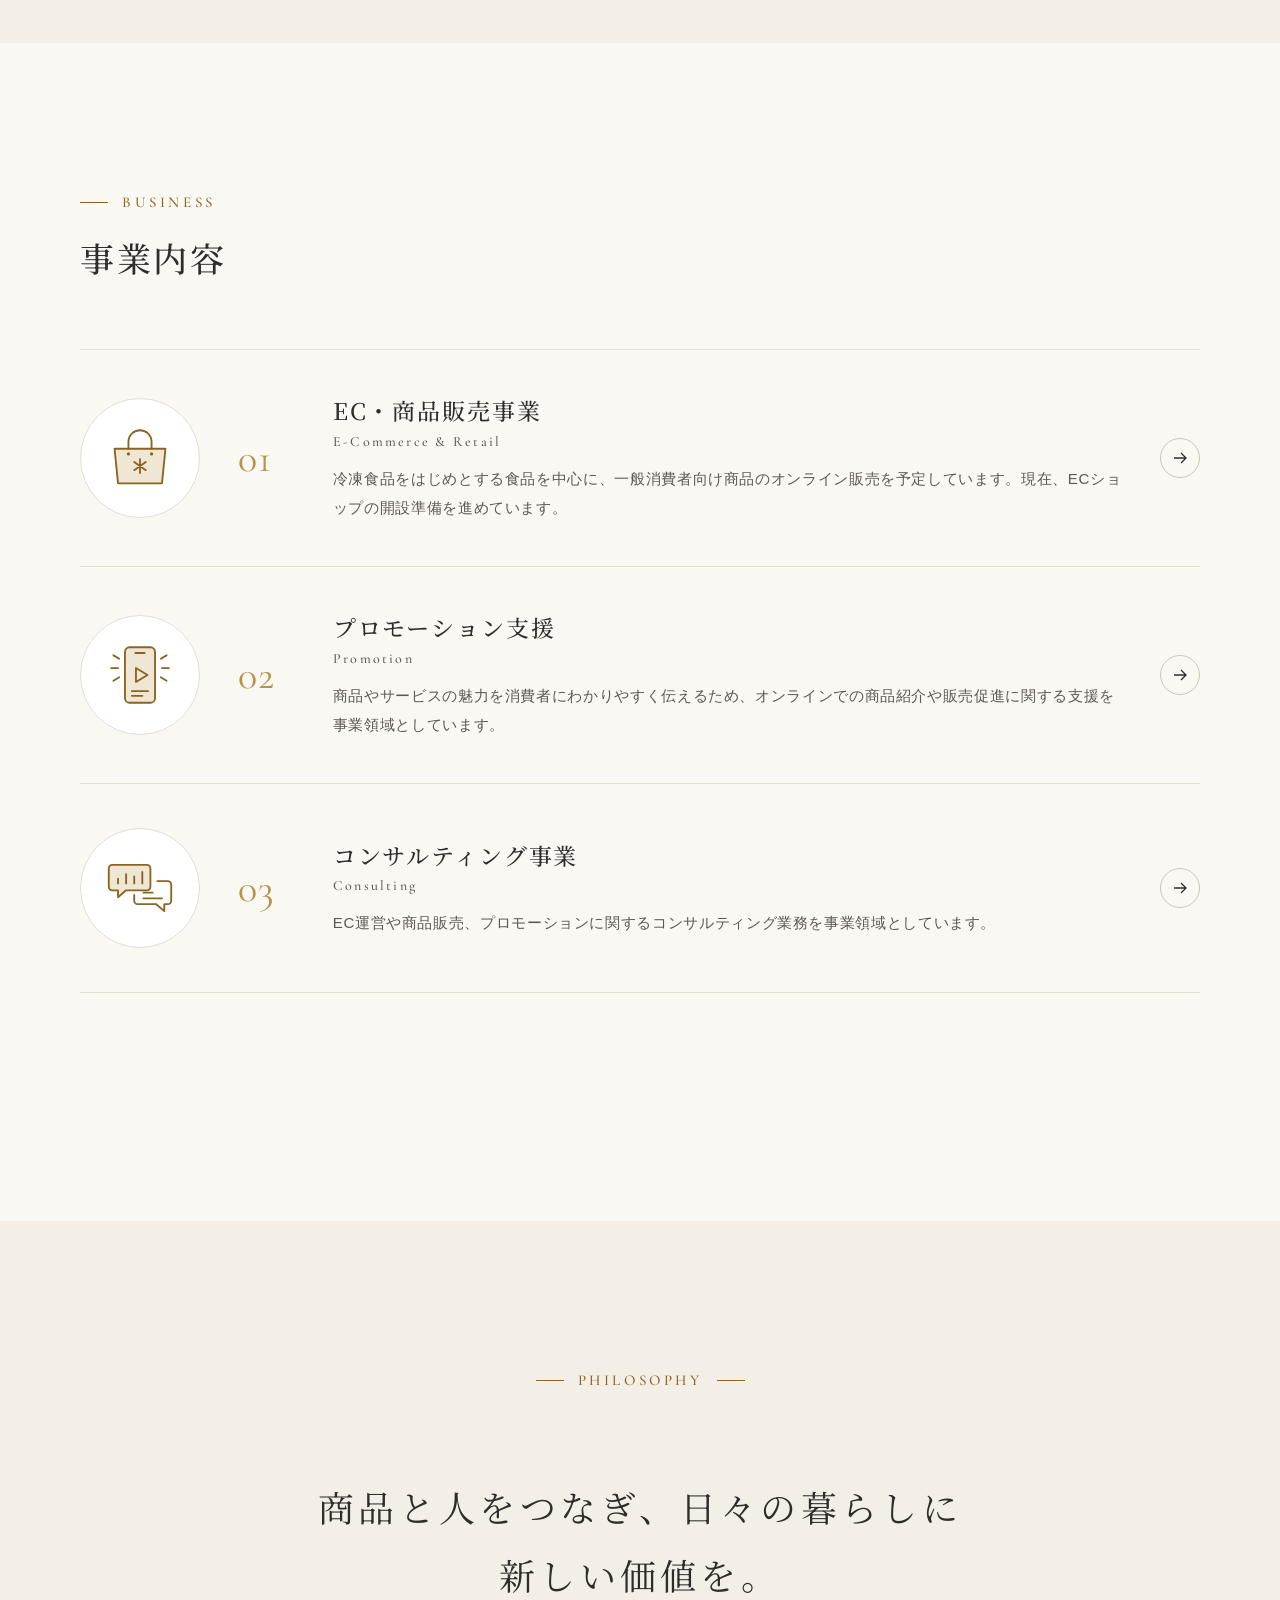
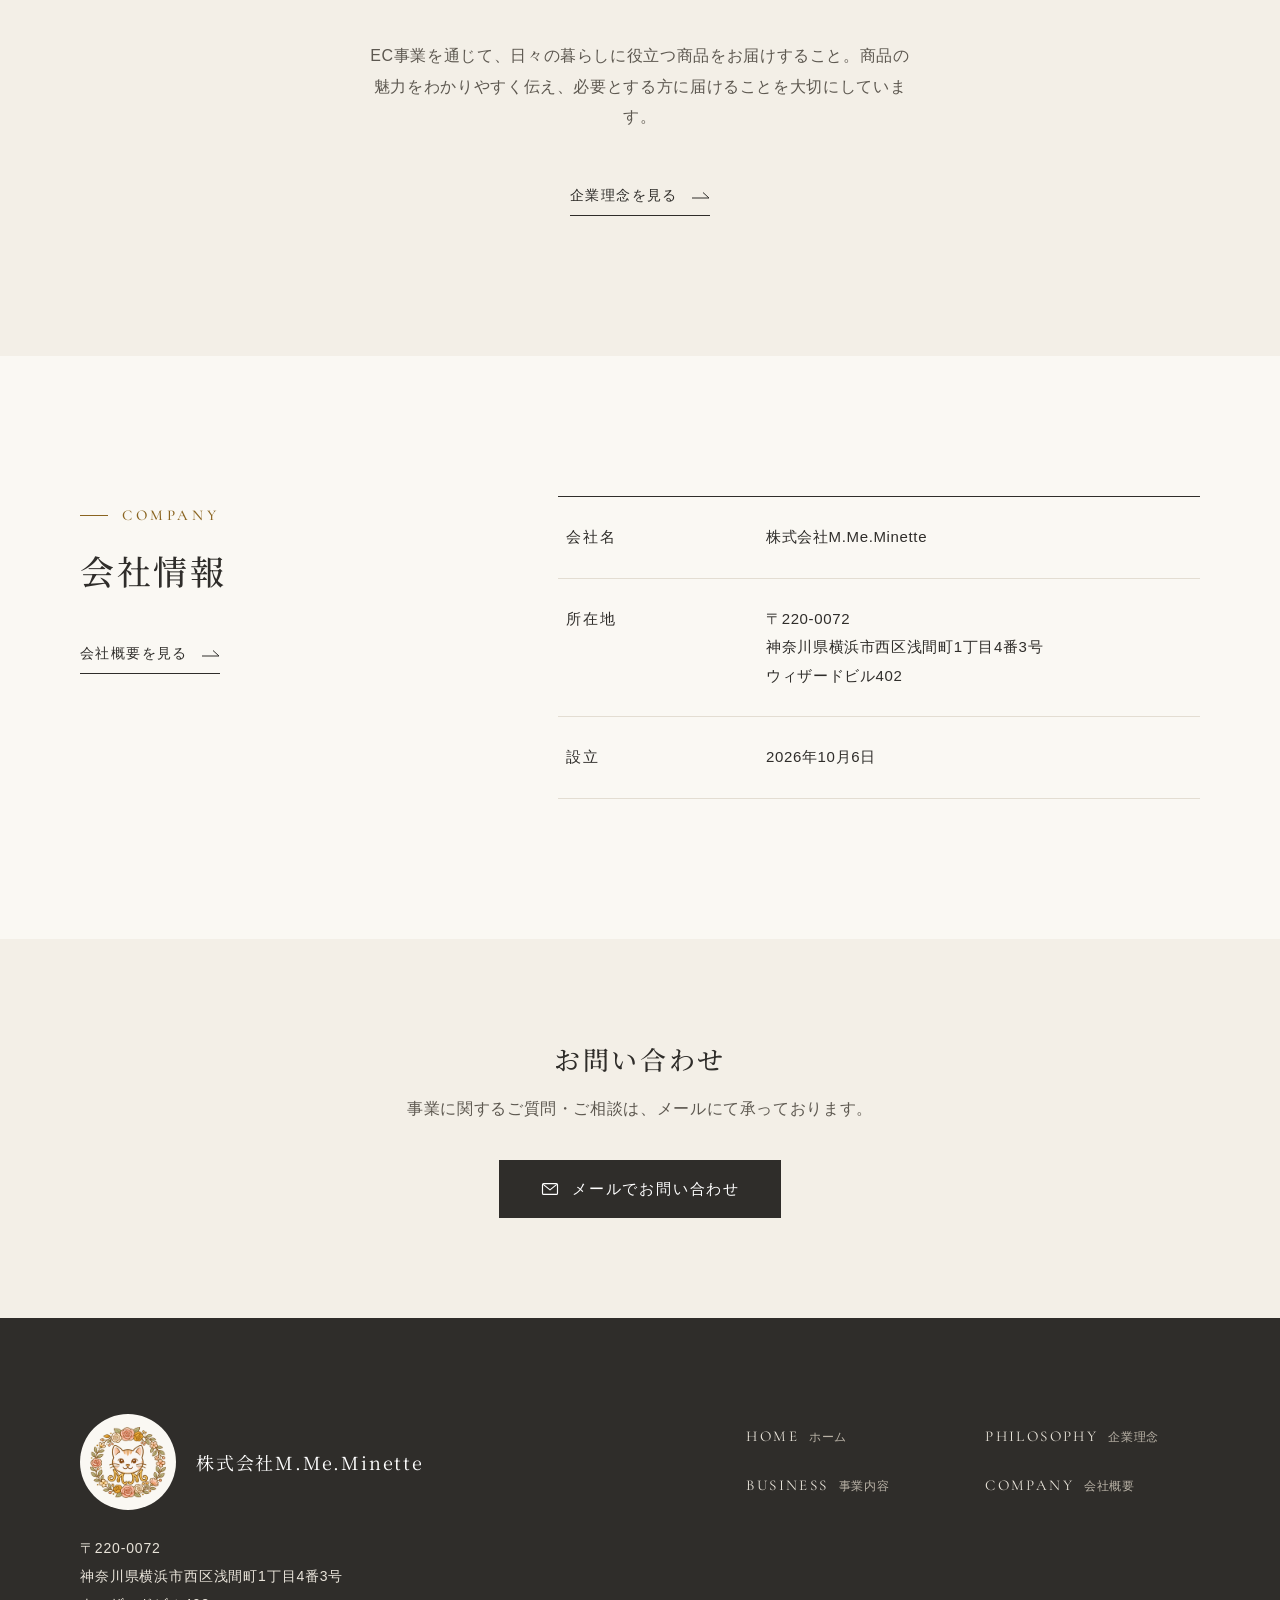
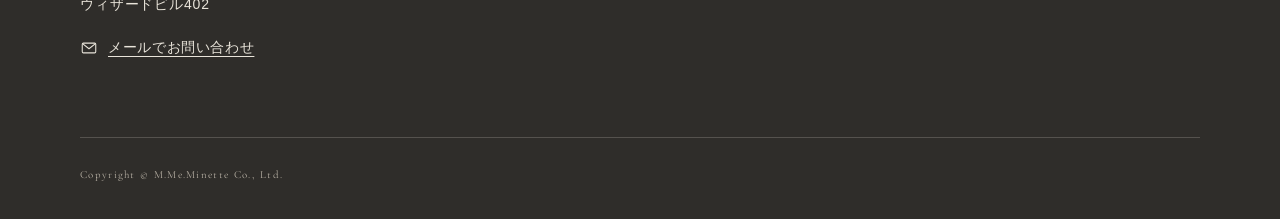
==== commit 9d60d1de: "ご指摘の4点を修正 - スマートフォン表示でHOMEのAbout見出しとロゴを中央配置 - 会社概要に代表者（代表取締役 油井美佳子）を追加 - HOME会社紹介文を「展開しております」に変更し、準備" ====
--- a/index.html
+++ b/index.html
@@ -27,7 +27,7 @@
 <link rel="stylesheet" href="https://fonts.googleapis.com/css2?family=Cormorant+Garamond:wght@400;500&family=Noto+Serif+JP:wght@400;500&display=swap">
 <link rel="stylesheet" href="./assets/css/style.css">
 <script>document.documentElement.classList.add('js');</script>
-<script type="application/ld+json">{"@context": "https://schema.org", "@type": "Organization", "name": "株式会社M.Me.Minette", "alternateName": "M.Me.Minette Co., Ltd.", "url": "https://naoki213.github.io/mmeminette/", "logo": "https://naoki213.github.io/mmeminette/assets/img/logo.png", "email": "support@mmeminette.com", "foundingDate": "2026-10-06", "address": {"@type": "PostalAddress", "postalCode": "220-0072", "addressRegion": "神奈川県", "addressLocality": "横浜市西区", "streetAddress": "浅間町1丁目4番3号 ウィザードビル402", "addressCountry": "JP"}}</script>
+<script type="application/ld+json">{"@context": "https://schema.org", "@type": "Organization", "name": "株式会社M.Me.Minette", "alternateName": "M.Me.Minette Co., Ltd.", "url": "https://naoki213.github.io/mmeminette/", "logo": "https://naoki213.github.io/mmeminette/assets/img/logo.png", "foundingDate": "2026-10-06", "address": {"@type": "PostalAddress", "postalCode": "220-0072", "addressRegion": "神奈川県", "addressLocality": "横浜市西区", "streetAddress": "浅間町1丁目4番3号 ウィザードビル402", "addressCountry": "JP"}}</script>
 </head><body>
 <a class="skip-link" href="#main">本文へスキップ</a>
 <header class="site-header">
@@ -45,7 +45,7 @@
           <li><a class="global-nav__link" href="./philosophy/">PHILOSOPHY<span class="ja">企業理念</span></a></li>
           <li><a class="global-nav__link" href="./business/">BUSINESS<span class="ja">事業内容</span></a></li>
           <li><a class="global-nav__link" href="./company/">COMPANY<span class="ja">会社概要</span></a></li>
-          <li class="global-nav__item--contact"><a class="global-nav__contact" href="mailto:support@mmeminette.com"><svg viewBox="0 0 24 24" aria-hidden="true" focusable="false"><rect x="3" y="5.5" width="18" height="13" rx="1.5" fill="none" stroke="currentColor" stroke-width="1.4"/><path d="M3.8 6.5 12 13l8.2-6.5" fill="none" stroke="currentColor" stroke-width="1.4" stroke-linejoin="round"/></svg>メールでお問い合わせ</a></li>
+          <li class="global-nav__item--contact"><a class="global-nav__contact" href="./company/#contact" data-mail="support|mmeminette.com"><svg viewBox="0 0 24 24" aria-hidden="true" focusable="false"><rect x="3" y="5.5" width="18" height="13" rx="1.5" fill="none" stroke="currentColor" stroke-width="1.4"/><path d="M3.8 6.5 12 13l8.2-6.5" fill="none" stroke="currentColor" stroke-width="1.4" stroke-linejoin="round"/></svg>メールでお問い合わせ</a></li>
       </ul>
     </nav>
   </div>
@@ -70,14 +70,13 @@
 
   <section class="section section--alt" aria-labelledby="about-title">
     <div class="container intro">
-      <div class="section-head reveal">
+      <div class="section-head about-head reveal">
         <p class="eyebrow" lang="en">About</p>
         <h2 class="section-title" id="about-title">人と商品を、<br>丁寧につなぐ会社です。</h2>
         <img class="intro__logo" src="assets/img/logo.png" alt="株式会社M.Me.Minette ロゴ" width="720" height="729" loading="lazy">
       </div>
       <div class="reveal">
-        <p class="lead">株式会社M.Me.Minetteは、2026年10月に神奈川県横浜市で設立された会社です。食品を中心とした一般消費者向け商品のEC販売を主軸に、プロモーション支援、コンサルティングの3つの領域で事業を展開してまいります。</p>
-        <p class="lead">現在は、オンラインでの販売チャネルの開設に向けた準備を進めています。</p>
+        <p class="lead">株式会社M.Me.Minetteは、2026年10月に神奈川県横浜市で設立された会社です。食品を中心とした一般消費者向け商品のEC販売を主軸に、プロモーション支援、コンサルティングの3つの領域で事業を展開しております。</p>
       </div>
     </div>
   </section>
@@ -182,7 +181,7 @@
     <div class="container reveal">
       <h2 class="cta-band__title" id="cta-title">お問い合わせ</h2>
       <p class="cta-band__text">事業に関するご質問・ご相談は、メールにて承っております。</p>
-      <a class="button" href="mailto:support@mmeminette.com"><svg viewBox="0 0 24 24" aria-hidden="true" focusable="false"><rect x="3" y="5.5" width="18" height="13" rx="1.5" fill="none" stroke="currentColor" stroke-width="1.4"/><path d="M3.8 6.5 12 13l8.2-6.5" fill="none" stroke="currentColor" stroke-width="1.4" stroke-linejoin="round"/></svg>メールでお問い合わせ</a>
+      <a class="button" href="./company/#contact" data-mail="support|mmeminette.com"><svg viewBox="0 0 24 24" aria-hidden="true" focusable="false"><rect x="3" y="5.5" width="18" height="13" rx="1.5" fill="none" stroke="currentColor" stroke-width="1.4"/><path d="M3.8 6.5 12 13l8.2-6.5" fill="none" stroke="currentColor" stroke-width="1.4" stroke-linejoin="round"/></svg>メールでお問い合わせ</a>
     </div>
   </section>
 </main>
@@ -195,7 +194,7 @@
           <p class="site-footer__name">株式会社M.Me.Minette</p>
         </div>
         <address class="site-footer__address">〒220-0072<br>神奈川県横浜市西区浅間町1丁目4番3号<br>ウィザードビル402</address>
-        <a class="site-footer__mail" href="mailto:support@mmeminette.com"><svg viewBox="0 0 24 24" aria-hidden="true" focusable="false"><rect x="3" y="5.5" width="18" height="13" rx="1.5" fill="none" stroke="currentColor" stroke-width="1.4"/><path d="M3.8 6.5 12 13l8.2-6.5" fill="none" stroke="currentColor" stroke-width="1.4" stroke-linejoin="round"/></svg>メールでお問い合わせ</a>
+        <a class="site-footer__mail" href="./company/#contact" data-mail="support|mmeminette.com"><svg viewBox="0 0 24 24" aria-hidden="true" focusable="false"><rect x="3" y="5.5" width="18" height="13" rx="1.5" fill="none" stroke="currentColor" stroke-width="1.4"/><path d="M3.8 6.5 12 13l8.2-6.5" fill="none" stroke="currentColor" stroke-width="1.4" stroke-linejoin="round"/></svg>メールでお問い合わせ</a>
       </div>
       <nav class="site-footer__nav" aria-label="フッターナビゲーション">
         <ul>
--- a/assets/css/style.css
+++ b/assets/css/style.css
@@ -100,13 +100,22 @@
   top: 0;
   z-index: 100;
   height: var(--header-h);
+  border-bottom: 1px solid transparent;
+  transition: border-color .3s var(--ease);
+}
+/* The blur lives on a pseudo-element: backdrop-filter on the header itself
+   would become the containing block of the fixed mobile menu and clip it. */
+.site-header::before {
+  content: "";
+  position: absolute;
+  inset: 0;
+  z-index: -1;
   background: rgba(250, 248, 243, .92);
   -webkit-backdrop-filter: blur(10px);
   backdrop-filter: blur(10px);
-  border-bottom: 1px solid transparent;
-  transition: border-color .3s var(--ease);
 }
 .site-header.is-scrolled { border-bottom-color: var(--c-line); }
+body.is-menu-open .site-header { border-bottom-color: var(--c-line); }
 
 .site-header__inner {
   display: flex;
@@ -446,7 +455,12 @@
   width: 200px;
   margin-top: 40px;
 }
-@media (max-width: 760px) { .intro__logo { width: 150px; margin-top: 28px; } }
+@media (max-width: 760px) {
+  .intro__logo { width: 150px; margin-top: 28px; }
+  .about-head { text-align: center; }
+  .about-head .eyebrow::after { content: ""; width: 28px; height: 1px; background: currentColor; }
+  .about-head .intro__logo { margin-left: auto; margin-right: auto; }
+}
 
 /* ---------- Business list (HOME) ---------- */
 .biz-list { list-style: none; border-top: 1px solid var(--c-line); }
@@ -651,6 +665,18 @@
 .value__text { color: var(--c-text-sub); }
 @media (max-width: 760px) {
   .value { grid-template-columns: 1fr; gap: 10px; }
+}
+
+.photo-band { margin: 0; }
+.photo-band img {
+  width: 100%;
+  aspect-ratio: 3 / 1;
+  max-height: 560px;
+  object-fit: cover;
+  object-position: 65% center;
+}
+@media (max-width: 760px) {
+  .photo-band img { aspect-ratio: 4 / 3; max-height: none; object-position: center; }
 }
 
 /* ---------- Business page ---------- */
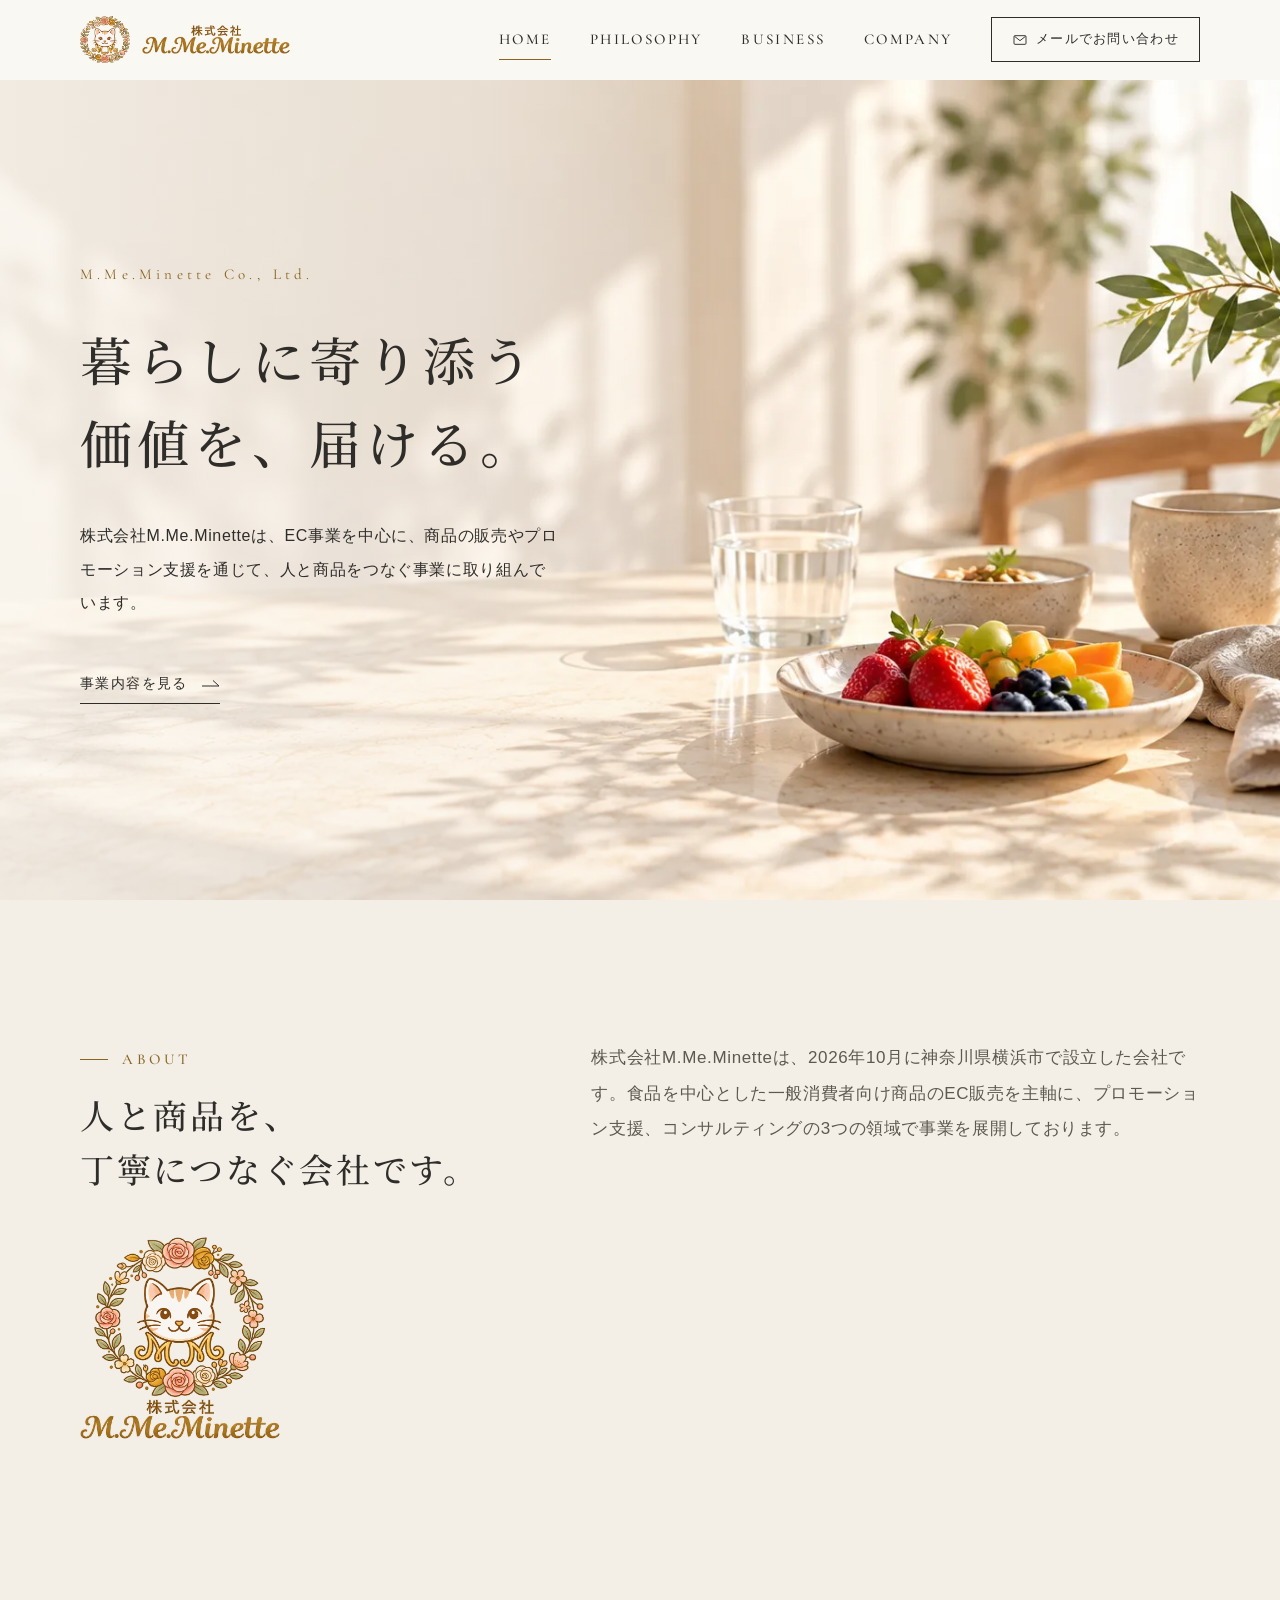
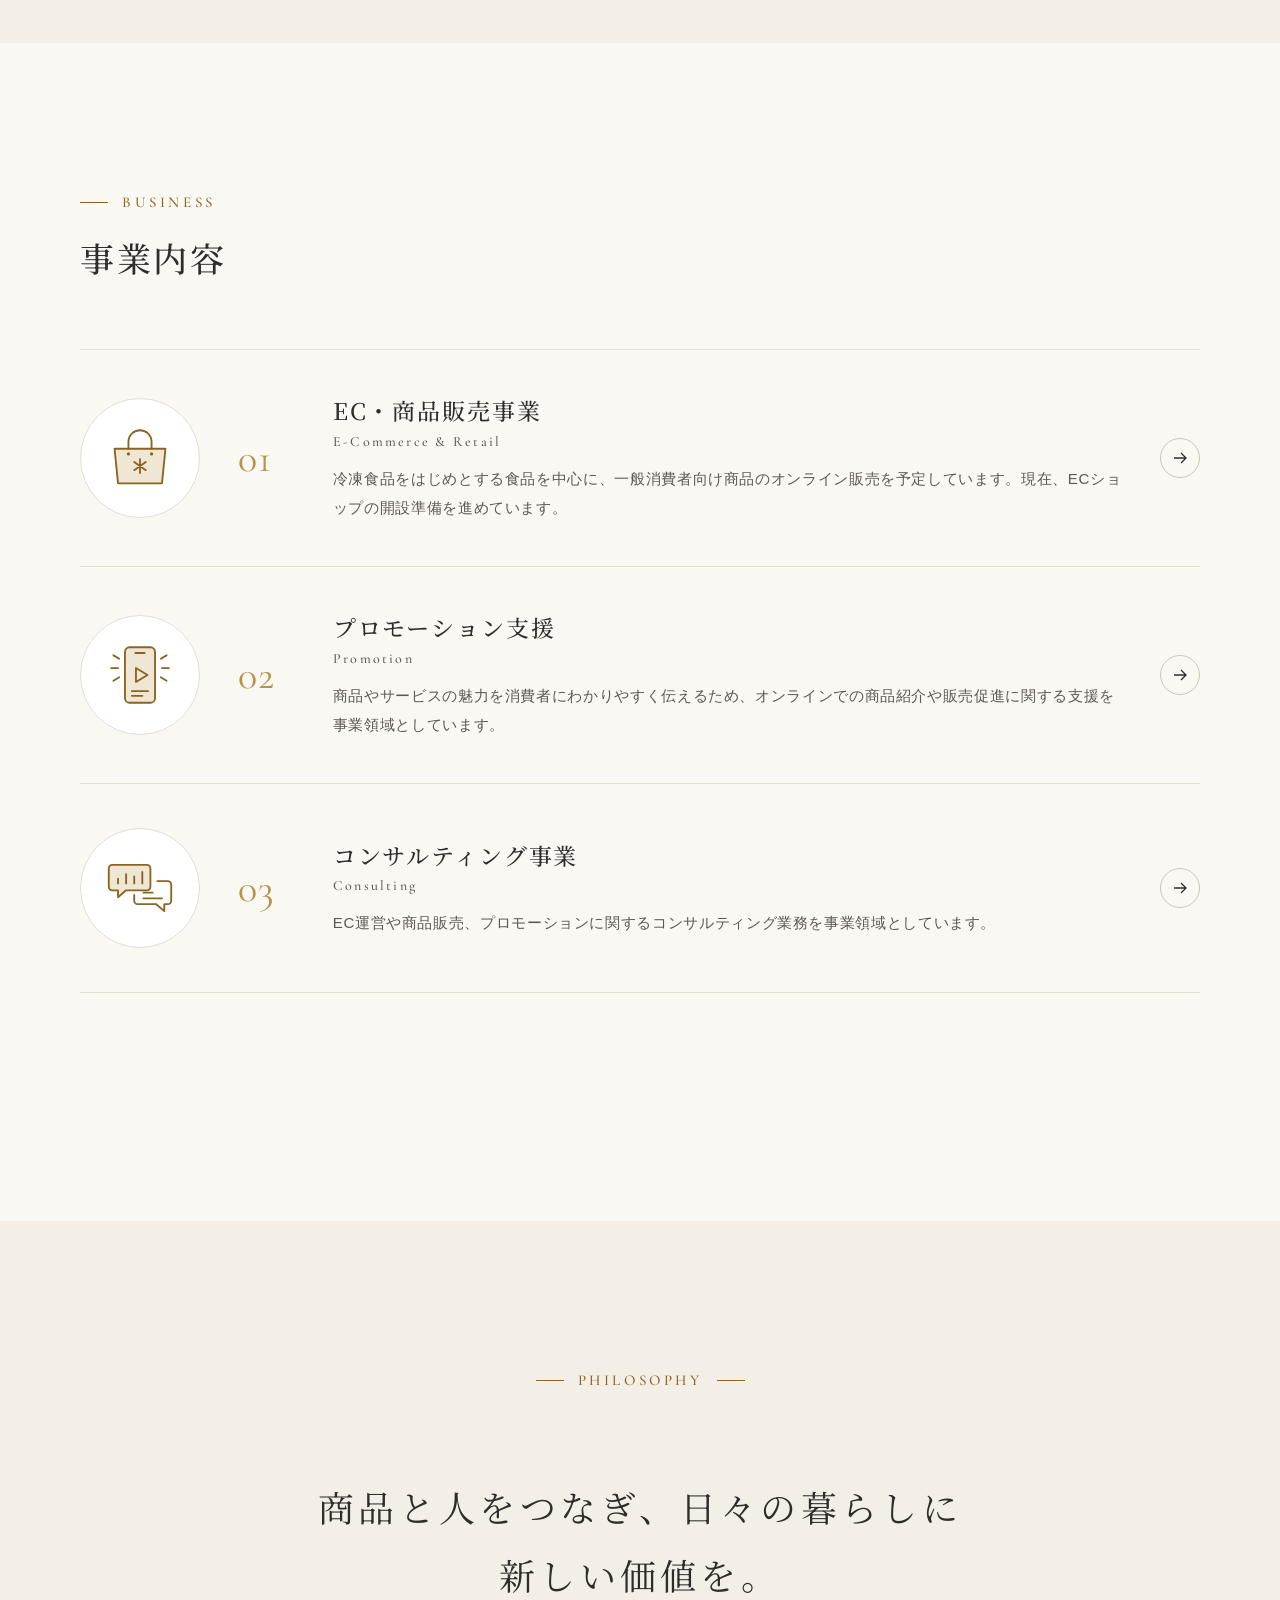
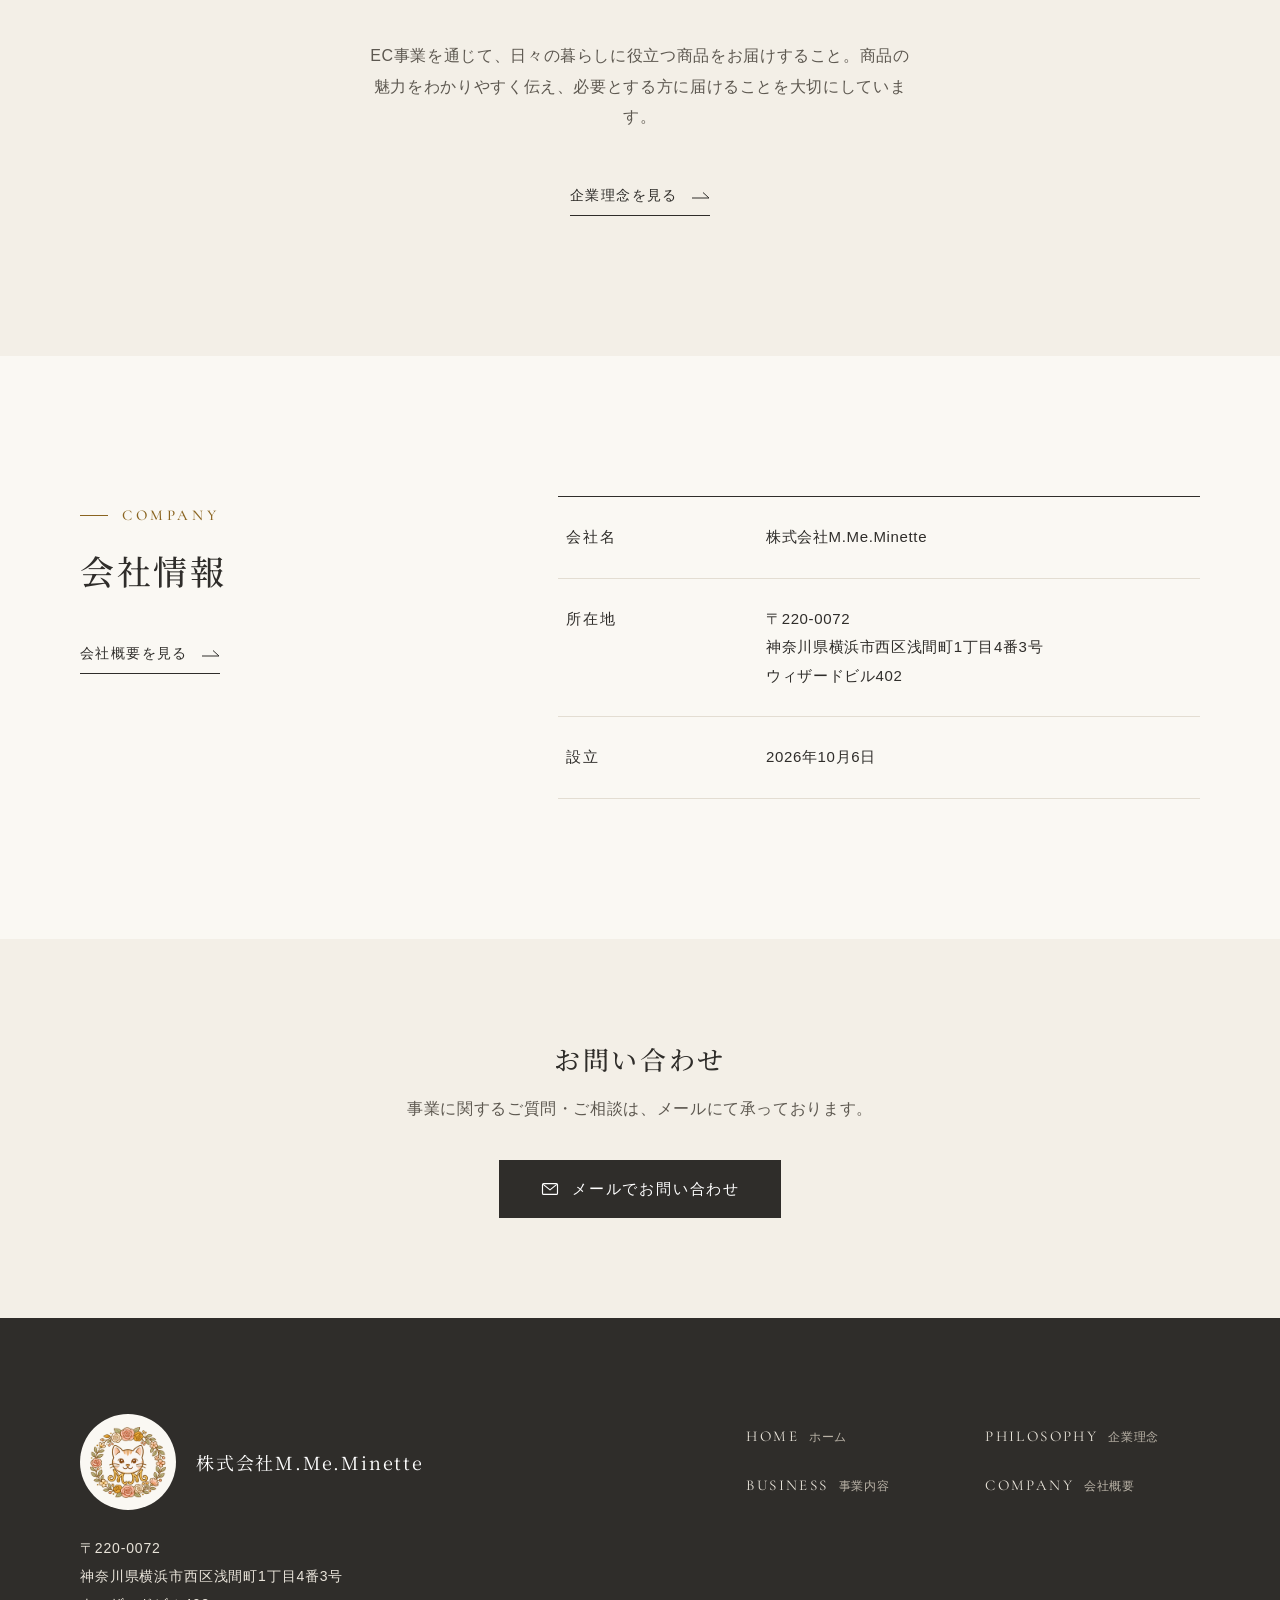
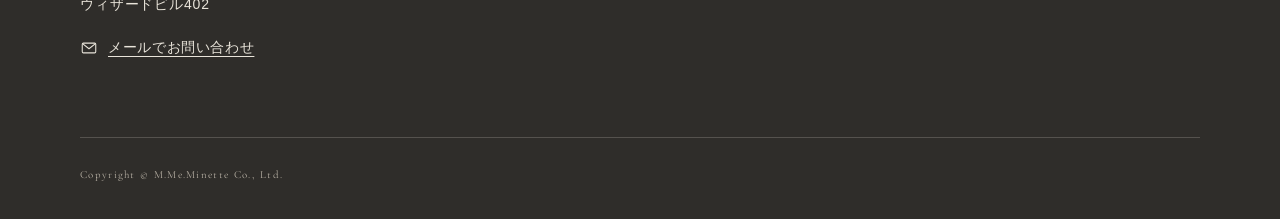
==== commit eaae032e: "HOME会社紹介文の表現を修正（設立された→設立した） Co-Authored-By: Claude Opus 5.5 <noreply@anthropic.com> Claude-Session: " ====
--- a/index.html
+++ b/index.html
@@ -76,7 +76,7 @@
         <img class="intro__logo" src="assets/img/logo.png" alt="株式会社M.Me.Minette ロゴ" width="720" height="729" loading="lazy">
       </div>
       <div class="reveal">
-        <p class="lead">株式会社M.Me.Minetteは、2026年10月に神奈川県横浜市で設立された会社です。食品を中心とした一般消費者向け商品のEC販売を主軸に、プロモーション支援、コンサルティングの3つの領域で事業を展開しております。</p>
+        <p class="lead">株式会社M.Me.Minetteは、2026年10月に神奈川県横浜市で設立した会社です。食品を中心とした一般消費者向け商品のEC販売を主軸に、プロモーション支援、コンサルティングの3つの領域で事業を展開しております。</p>
       </div>
     </div>
   </section>
